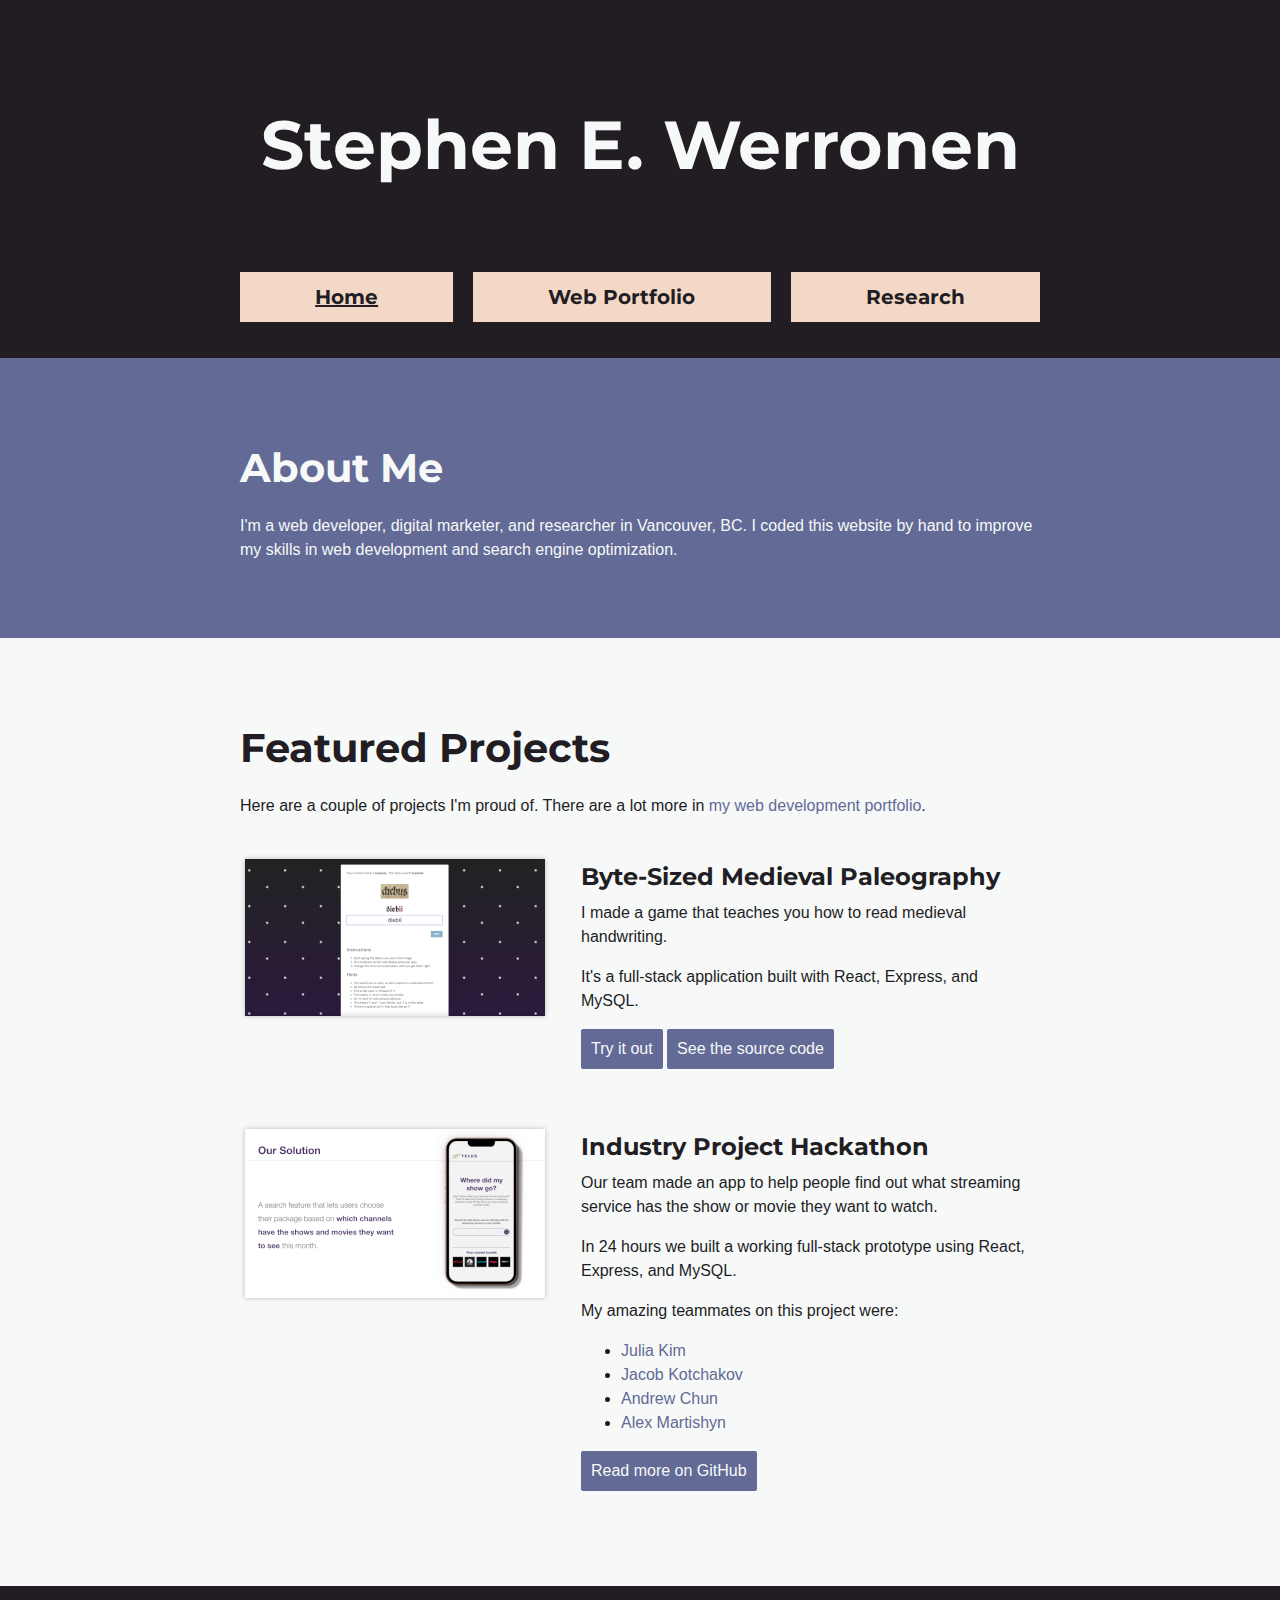
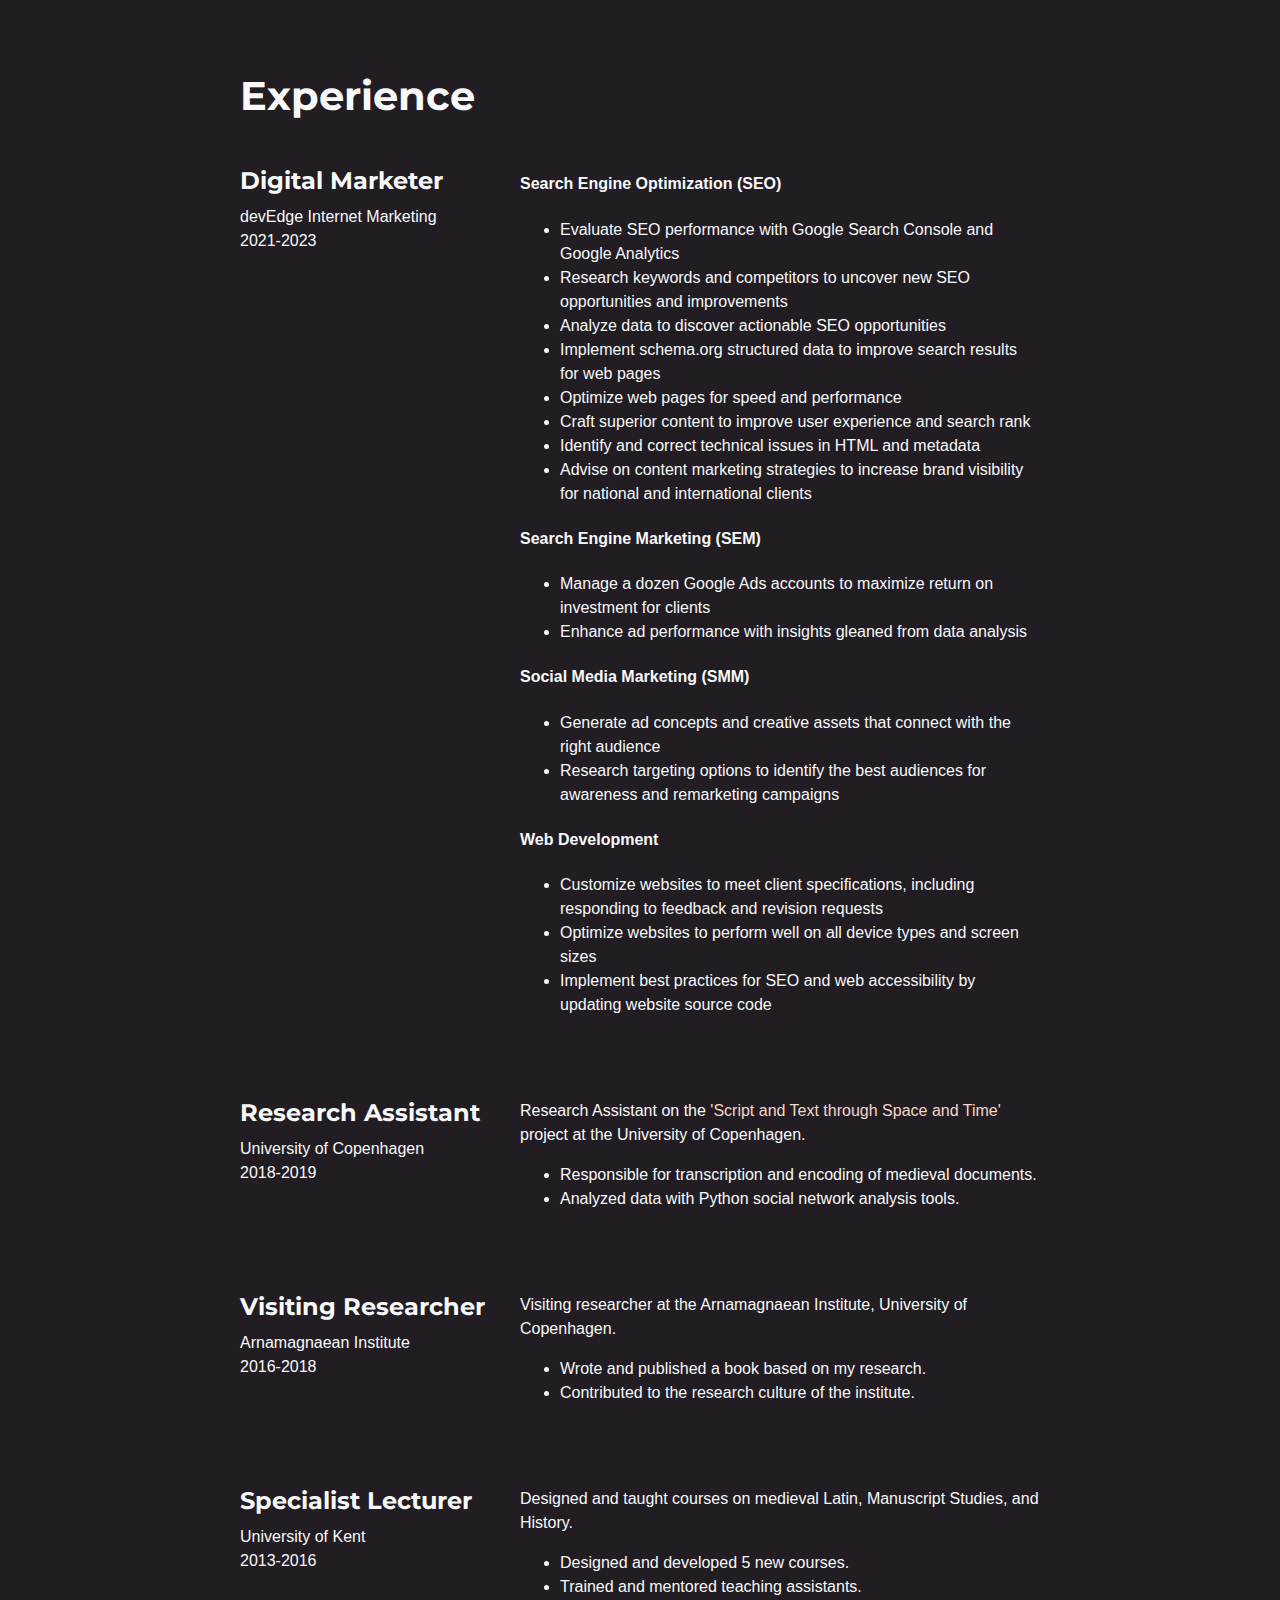
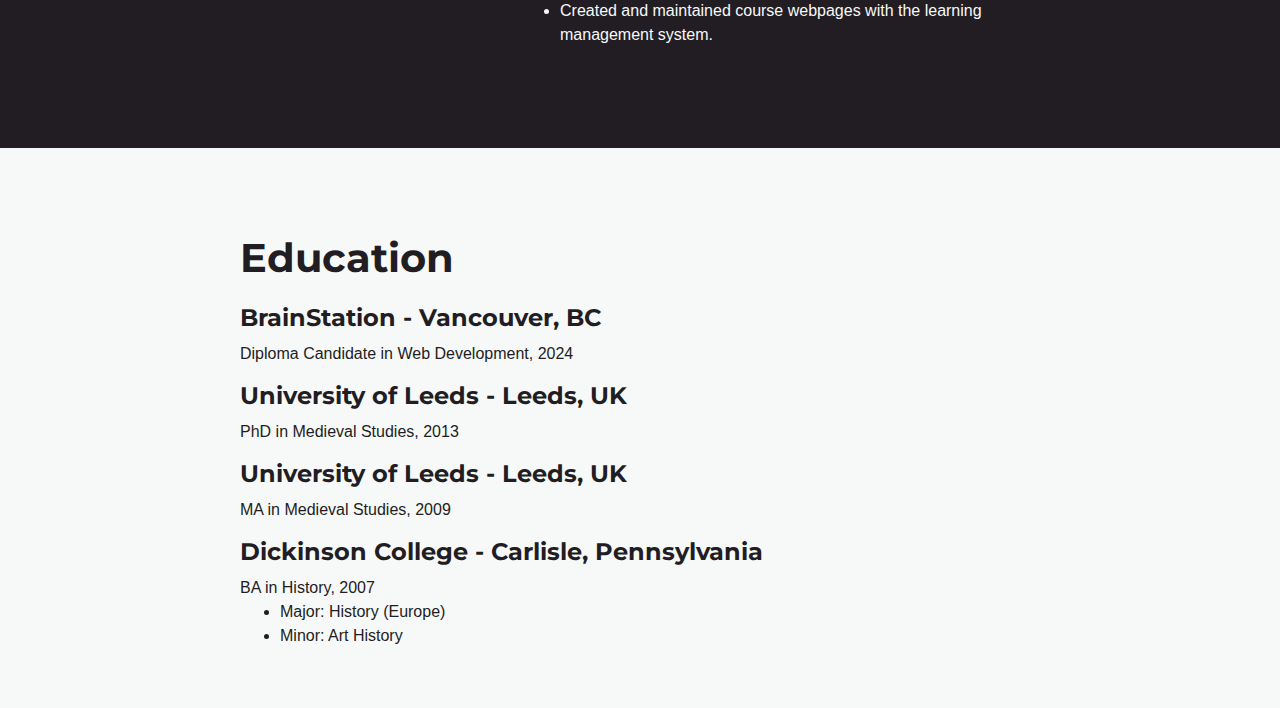
==== index.html @ 318b4084 "Update project section styles" ====
<!DOCTYPE html>
<!-- Stephanus Werronensis me fecit. AD MMXIX-MMXXIV -->
<html lang="en" dir="ltr" prefix="og: https://ogp.me/ns#">
  <head>
    <meta charset="utf-8" />
    <meta name="author" content="Stephen Werronen" />
    <meta
      name="description"
      content="Stephen Werronen is a web developer, digital marketer, and researcher in Vancouver, BC. Learn more about him on his website."
    />
    <meta name="viewport" content="width=device-width,initial-scale=1.0" />
    <title>
      Stephen Werronen | Web Developer, Digital Marketer, Researcher
    </title>
    <link rel="icon" type="image/png" href="images/favicon.png" />
    <meta property="og:title" content="Stephen Werronen's Homepage" />
    <meta property="og:type" content="website" />
    <meta
      property="og:description"
      content="Homepage for my portfolio site. See my featured projects and read more about me."
    />
    <meta property="og:url" content="https://werronense.github.io/" />
    <meta
      name="image"
      property="og:image"
      content="https://werronense.github.io/images/homepage.jpg"
    />
    <link
      href="https://fonts.googleapis.com/css?family=Montserrat&display=swap"
      rel="stylesheet"
    />
    <link rel="stylesheet" href="./styles/main.css" />
    <!-- Google tag (gtag.js) -->
    <script
      async
      src="https://www.googletagmanager.com/gtag/js?id=G-X5N4LJQ796"
    ></script>
    <script>
      window.dataLayer = window.dataLayer || [];
      function gtag() {
        dataLayer.push(arguments);
      }
      gtag("js", new Date());

      gtag("config", "G-X5N4LJQ796");
    </script>
    <script type="application/ld+json">
      {
        "@context": "https://schema.org",
        "@type": "Person",
        "name": "Stephen Werronen",
        "url": "https://werronense.github.io/"
      }
    </script>
  </head>
  <body>
    <header>
      <div class="content-wrap container">
        <h1>Stephen E. Werronen</h1>

        <nav class="nav">
          <ul class="nav__list">
            <li class="nav__list-item">
              <a href="#" class="nav__link nav__link--current">Home</a>
            </li>
            <li class="nav__list-item">
              <a href="./pages/portfolio.html" class="nav__link"
                >Web Portfolio</a
              >
            </li>
            <li class="nav__list-item">
              <a href="./pages/research.html" class="nav__link">Research</a>
            </li>
          </ul>
        </nav>
      </div>
    </header>

    <main>
      <section class="about">
        <div class="content-wrap">
          <h2>About Me</h2>
          <p>
            I'm a web developer, digital marketer, and researcher in Vancouver,
            BC. I coded this website by hand to improve my skills in web
            development and search engine optimization.
          </p>
        </div>
      </section>

      <section class="projects">
        <div class="content-wrap divider">
          <h2>Featured Projects</h2>
          <p>
            Here are a couple of projects I'm proud of. There are a lot more in
            <a href="portfolio.html">my web development portfolio</a>.
          </p>

          <section class="project-item">
            <div class="projects__image-container">
              <img
                class="projects__image"
                src="images/byte-sized-paleography.png"
                alt="A game that teaches you how to read medieval handwriting."
                width="300"
              />
            </div>
            <div class="projects__content-container">
              <h3>Byte-Sized Medieval Paleography</h3>
              <p>
                I made a game that teaches you how to read medieval handwriting.
              </p>
              <p>
                It's a full-stack application built with React, Express, and
                MySQL.
              </p>
              <a
                class="btn"
                href="https://byte-sized-paleography-demo.netlify.app/play"
                target="_blank"
                >Try it out</a
              >
              <a
                class="btn"
                href="https://github.com/werronense/byte-sized-paleography"
                target="_blank"
                >See the source code</a
              >
            </div>
          </section>

          <section class="project-item">
            <div class="projects__image-container">
              <img
                class="projects__image"
                src="images/telus-solution.png"
                alt="Presentation slide showcasing the show and movie finding app."
                width="300"
              />
            </div>
            <div class="projects__content-container">
              <h3>Industry Project Hackathon</h3>
              <p>
                Our team made an app to help people find out what streaming
                service has the show or movie they want to watch.
              </p>
              <p>
                In 24 hours we built a working full-stack prototype using React,
                Express, and MySQL.
              </p>
              <p>My amazing teammates on this project were:</p>
              <ul>
                <li>
                  <a
                    href="https://www.linkedin.com/in/julia-kim-seo-hyeon/"
                    target="_blank"
                    >Julia Kim</a
                  >
                </li>
                <li>
                  <a
                    href="https://www.linkedin.com/in/jacobkochatkov/"
                    target="_blank"
                    >Jacob Kotchakov</a
                  >
                </li>
                <li>
                  <a
                    href="https://www.linkedin.com/in/sungwoo-andrew-chun/"
                    target="_blank"
                    >Andrew Chun</a
                  >
                </li>
                <li>
                  <a
                    href="https://www.linkedin.com/in/martishyn/"
                    target="_blank"
                    >Alex Martishyn</a
                  >
                </li>
              </ul>
              <a
                class="btn"
                href="https://github.com/werronense/telus-project-frontend"
                target="_blank"
                >Read more on GitHub</a
              >
            </div>
          </section>
        </div>
      </section>

      <section class="work-experience">
        <div class="content-wrap item-details divider">
          <h2>Experience</h2>

          <section class="job-item">
            <div class="job-details">
              <h3>Digital Marketer</h3>
              <p>devEdge Internet Marketing</p>
              <p>2021-2023</p>
            </div>
            <div class="job-summary">
              <h4>Search Engine Optimization (SEO)</h4>
              <ul>
                <li>
                  Evaluate SEO performance with Google Search Console and Google
                  Analytics
                </li>
                <li>
                  Research keywords and competitors to uncover new SEO
                  opportunities and improvements
                </li>
                <li>Analyze data to discover actionable SEO opportunities</li>
                <li>
                  Implement schema.org structured data to improve search results
                  for web pages
                </li>
                <li>Optimize web pages for speed and performance</li>
                <li>
                  Craft superior content to improve user experience and search
                  rank
                </li>
                <li>
                  Identify and correct technical issues in HTML and metadata
                </li>
                <li>
                  Advise on content marketing strategies to increase brand
                  visibility for national and international clients
                </li>
              </ul>

              <h4>Search Engine Marketing (SEM)</h4>
              <ul>
                <li>
                  Manage a dozen Google Ads accounts to maximize return on
                  investment for clients
                </li>
                <li>
                  Enhance ad performance with insights gleaned from data
                  analysis
                </li>
              </ul>

              <h4>Social Media Marketing (SMM)</h4>
              <ul>
                <li>
                  Generate ad concepts and creative assets that connect with the
                  right audience
                </li>
                <li>
                  Research targeting options to identify the best audiences for
                  awareness and remarketing campaigns
                </li>
              </ul>

              <h4>Web Development</h4>
              <ul>
                <li>
                  Customize websites to meet client specifications, including
                  responding to feedback and revision requests
                </li>
                <li>
                  Optimize websites to perform well on all device types and
                  screen sizes
                </li>
                <li>
                  Implement best practices for SEO and web accessibility by
                  updating website source code
                </li>
              </ul>
            </div>
          </section>

          <section class="job-item">
            <div class="job-details">
              <h3>Research Assistant</h3>
              <p>University of Copenhagen</p>
              <p>2018-2019</p>
            </div>
            <div class="job-summary">
              <p>
                Research Assistant on the
                <a
                  href="https://nors.ku.dk/english/research/projects/script-and-text-in-space-and-time/"
                  >'Script and Text through Space and Time'</a
                >
                project at the University of Copenhagen.
              </p>
              <ul>
                <li>
                  Responsible for transcription and encoding of medieval
                  documents.
                </li>
                <li>
                  Analyzed data with Python social network analysis tools.
                </li>
              </ul>
            </div>
          </section>

          <section class="job-item">
            <div class="job-details">
              <h3>Visiting Researcher</h3>
              <p>Arnamagnaean Institute</p>
              <p>2016-2018</p>
            </div>
            <div class="job-summary">
              <p>
                Visiting researcher at the Arnamagnaean Institute, University of
                Copenhagen.
              </p>
              <ul>
                <li>Wrote and published a book based on my research.</li>
                <li>Contributed to the research culture of the institute.</li>
              </ul>
            </div>
          </section>

          <section class="job-item">
            <div class="job-details">
              <h3>Specialist Lecturer</h3>
              <p>University of Kent</p>
              <p>2013-2016</p>
            </div>
            <div class="job-summary">
              <p>
                Designed and taught courses on medieval Latin, Manuscript
                Studies, and History.
              </p>
              <ul>
                <li>Designed and developed 5 new courses.</li>
                <li>Trained and mentored teaching assistants.</li>
                <li>
                  Created and maintained course webpages with the learning
                  management system.
                </li>
              </ul>
            </div>
          </section>
        </div>
      </section>

      <section class="education">
        <div class="content-wrap item-details">
          <h2 class="education__heading">Education</h2>

          <article class="education__details">
            <h3 class="education__subheading">BrainStation - Vancouver, BC</h3>
            <p class="education__degree">
              Diploma Candidate in Web Development, 2024
            </p>
          </article>

          <article class="education__details">
            <h3 class="education__subheading">
              University of Leeds - Leeds, UK
            </h3>
            <p class="education__degree">PhD in Medieval Studies, 2013</p>
          </article>

          <article class="education__details">
            <h3 class="education__subheading">
              University of Leeds - Leeds, UK
            </h3>
            <p class="education__degree">MA in Medieval Studies, 2009</p>
          </article>

          <article class="education__details">
            <h3 class="education__subheading">
              Dickinson College - Carlisle, Pennsylvania
            </h3>
            <p class="education__degree">BA in History, 2007</p>
            <ul class="education__subject-list">
              <li class="education__subject">Major: History (Europe)</li>
              <li class="education__subject">Minor: Art History</li>
            </ul>
          </article>
        </div>
      </section>
    </main>
  </body>
</html>
---- styles/main.css ----
.nav__list {
  align-items: normal;
  display: flex;
  flex-direction: row;
  justify-content: flex-start;
  list-style: none;
  padding: 50px 0 0 0;
}
.nav__list-item {
  flex: 1 1 auto;
  font-size: 20px;
  padding: 10px 0;
}
.nav__list-item + * {
  margin-left: 20px;
}
.nav__link {
  background-color: #f3d8c7;
  color: #221d23;
  display: inline-block;
  font-weight: bold;
  padding: 10px 0;
  width: 100%;
}
.nav__link--current {
  text-decoration: underline;
}
.nav__link:hover {
  opacity: 0.85;
  text-decoration: none;
}

/* Global styles */
html {
  box-sizing: border-box;
}

*,
*:before,
*:after {
  box-sizing: inherit;
}

body {
  background-color: #f7f9f9;
  color: #221d23;
  font-family: sans-serif;
  font-size: 1em;
  line-height: 1.5;
  margin: 0;
  padding: 0;
}

h1 {
  color: #f7f9f9;
  font-size: 4.25em;
  margin: 0 auto;
}

h2 {
  font-size: 2.5em;
}

h3 {
  font-size: 1.5em;
  padding-bottom: 0.25em;
}

h1,
h2,
h3 {
  margin: 0;
  padding-top: 0.5em;
}

h1,
h2,
h3,
nav a {
  font-family: "Montserrat", sans-serif;
}

a {
  color: #626a95;
  text-decoration: none;
}

a:hover {
  text-decoration: underline;
}

a p {
  margin-bottom: 0.25em;
}

figure {
  margin: 0;
}

figure figcaption {
  font-style: italic;
  text-align: center;
}

iframe {
  background: #222;
}

.content-wrap {
  margin: 0 auto;
  max-width: 800px;
  padding: 60px 0;
  width: 85%;
}

.divider > section {
  padding-top: 25px;
  padding-bottom: 25px;
}

.divider > section:last-of-type {
  border-bottom: none;
}

/* Header */
header {
  background-color: #221d23;
  color: #f7f9f9;
  text-align: center;
}

header .content-wrap {
  padding-bottom: 10px;
}

/* About */
.about {
  background: #626a95;
  color: #f7f9f9;
}

/* Featured projects */
.projects__image {
  box-shadow: 0 0 5px #bbb;
  max-width: 100%;
}
@media (min-width: 1280px) {
  .projects__image {
    min-width: 300px;
  }
}

.projects .btn {
  background-color: #626a95;
  border-radius: 2px;
  color: #f7f9f9;
  display: inline-block;
  margin-bottom: 10px;
  padding: 8px 10px;
  text-decoration: none;
}

.projects .btn:hover {
  opacity: 0.85;
}

@media (min-width: 1280px) {
  .project-item {
    align-items: normal;
    display: flex;
    flex-direction: row;
    justify-content: normal;
    gap: 36px;
    padding-left: 5px;
    padding-right: 5px;
  }
}

.project-item h3 {
  padding-top: 0;
}

.project-item p {
  margin-top: 0;
}

/* Work experience */
.work-experience {
  background-color: #221d23;
  color: #f7f9f9;
}

.work-experience a {
  color: #f3d8c7;
}

.job-details p {
  margin: 0;
}

/* Education */
.education p,
.education ul {
  margin: 0;
}

.education section {
  padding-bottom: 20px;
}

/* Publications List */
.books,
.articles {
  list-style: none;
  margin-top: 20px;
}

.articles p {
  margin-bottom: 15px;
}

/* Examples */
.title .content-wrap {
  padding-bottom: 0;
}

.examples .content-wrap {
  display: grid;
  -moz-column-gap: 20px;
       column-gap: 20px;
  grid-template-columns: repeat(auto-fit, minmax(300px, 1fr));
  padding: 20px 0;
  row-gap: 40px;
}

/* .examples h2 {
  grid-column: 1 / -1;
  grid-row: 1;
} */
.examples h3 {
  margin: 0;
  padding: 0 0 5px 0;
}

.examples .content-wrap {
  padding: 20px 0 10px 0;
}

.examples .example {
  max-width: 390px;
}

.example img {
  width: 100%;
}

/* Media Queries */
@media screen and (min-width: 750px) {
  .job-item {
    -moz-column-gap: 20px;
         column-gap: 20px;
    display: grid;
    grid-template-columns: 1fr 2fr;
  }
  .project-feature {
    display: flex;
    gap: 20px;
  }
}
@media screen and (max-width: 750px) {
  .projects .btn {
    text-align: center;
    width: 100%;
  }
}
@media screen and (max-width: 775px) {
  /* Global */
  h1 {
    font-size: 3.25em;
  }
  h2 {
    font-size: 2em;
  }
  .content-wrap {
    padding: 20px 0;
  }
  /* Header */
  header .content-wrap {
    padding: 20px 0 0 0;
    width: 100%;
  }
  nav ul {
    flex-direction: column;
    padding: 20px 0 1px 0;
  }
  nav li,
  nav li + li {
    margin: 1px 0;
    padding: 0;
  }
}
html {
  visibility: visible;
  opacity: 1;
}/*# sourceMappingURL=main.css.map */
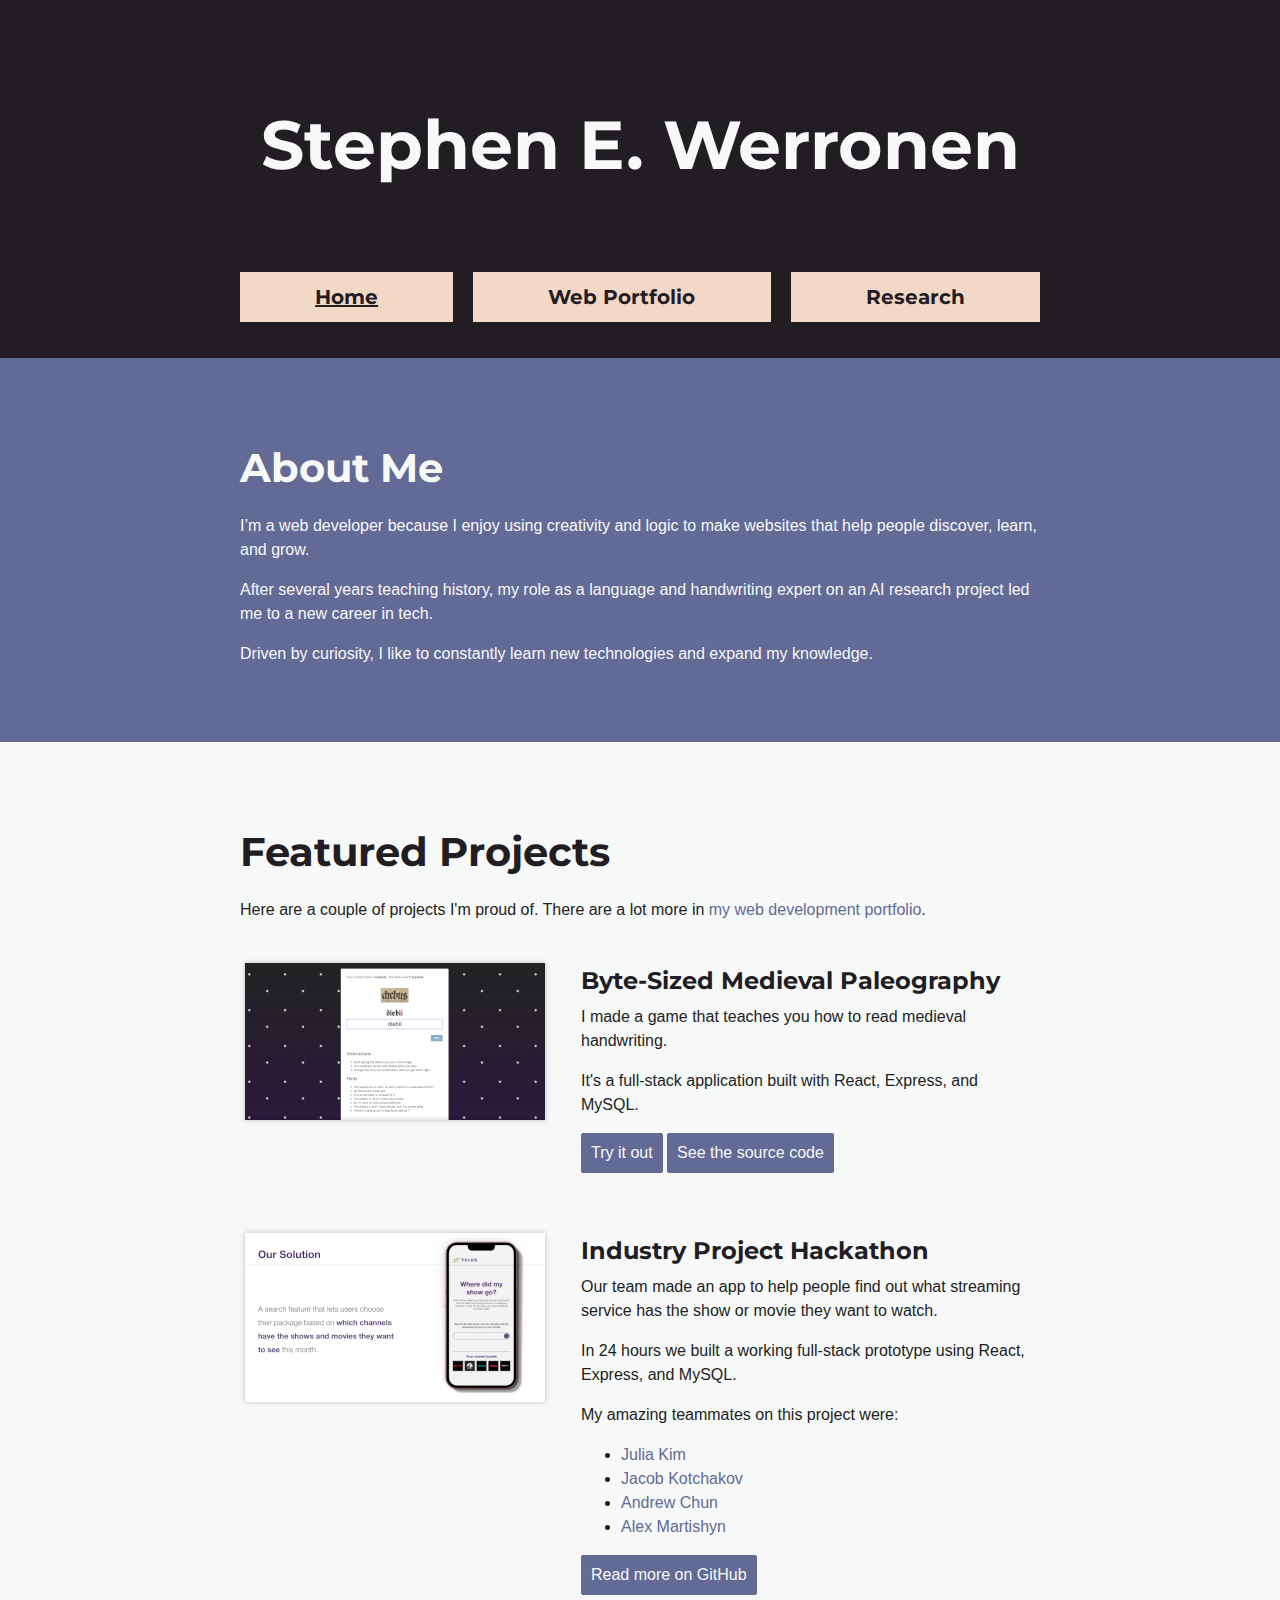
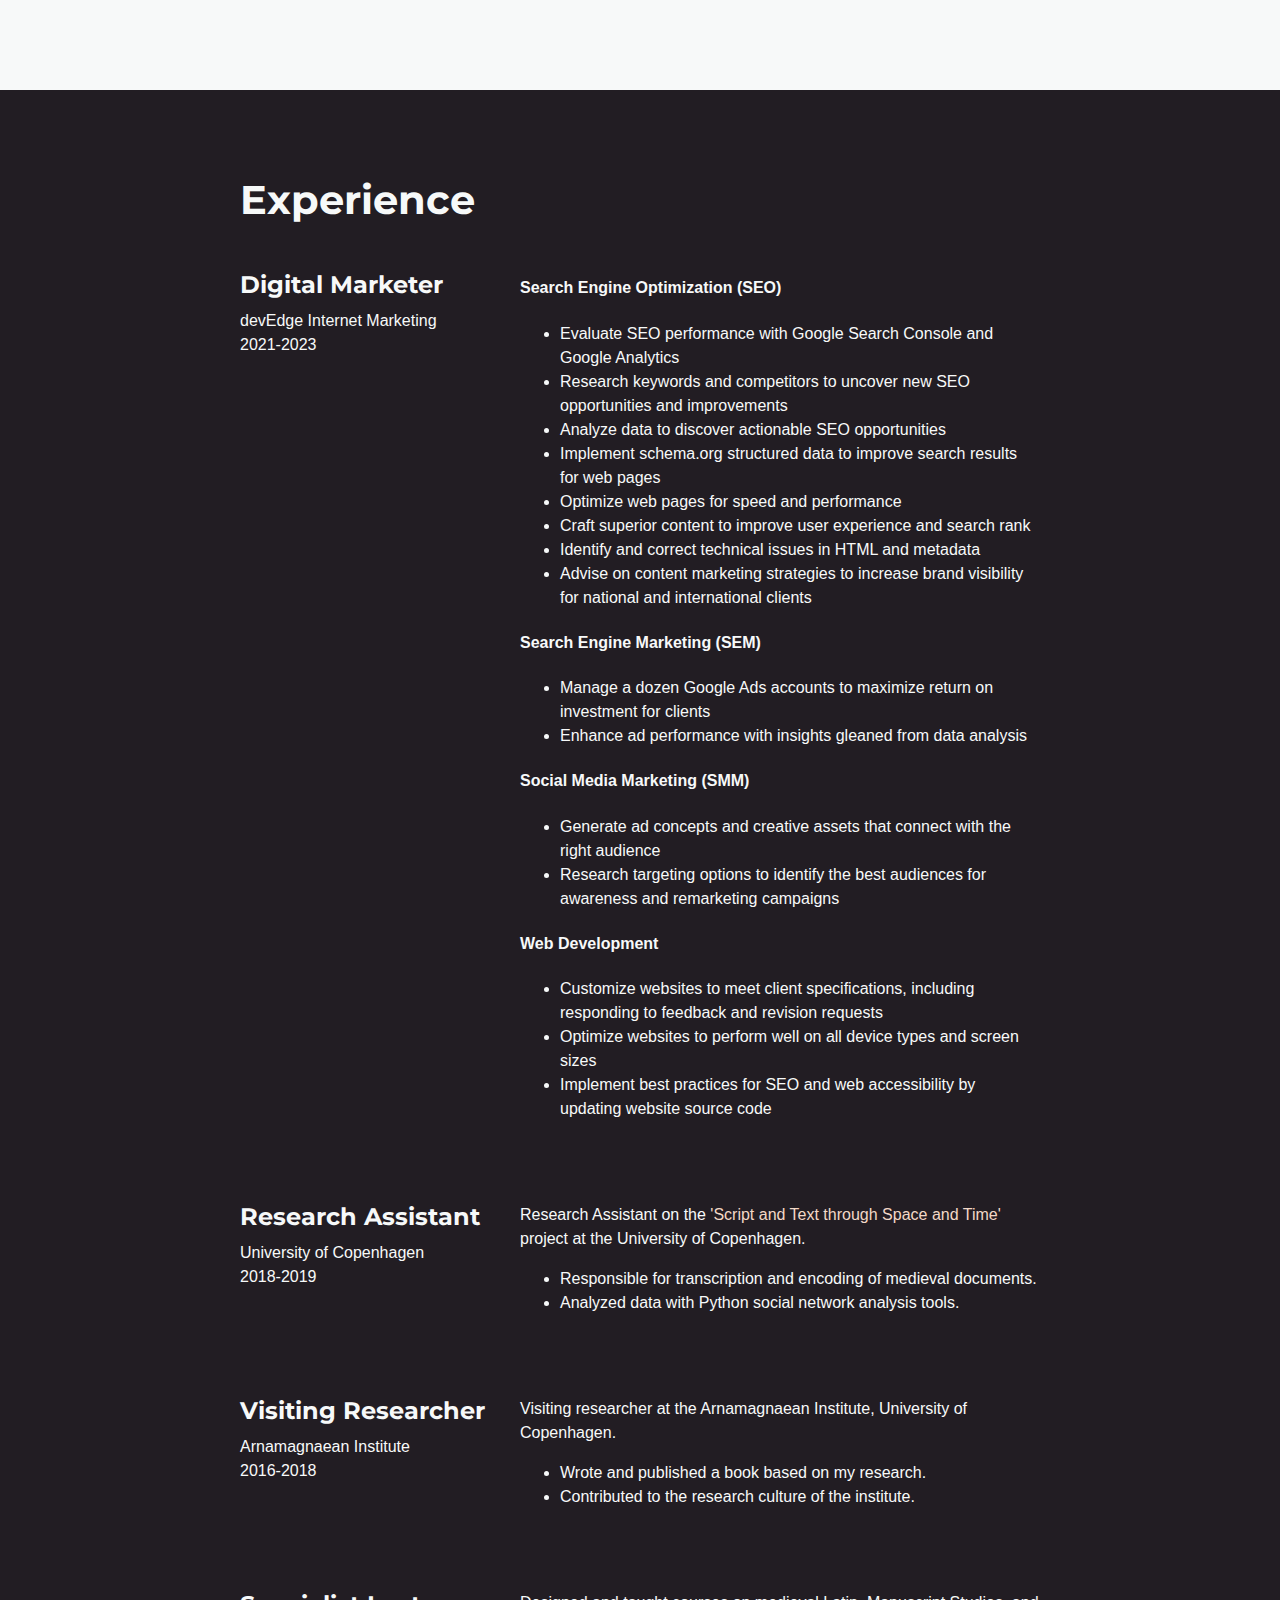
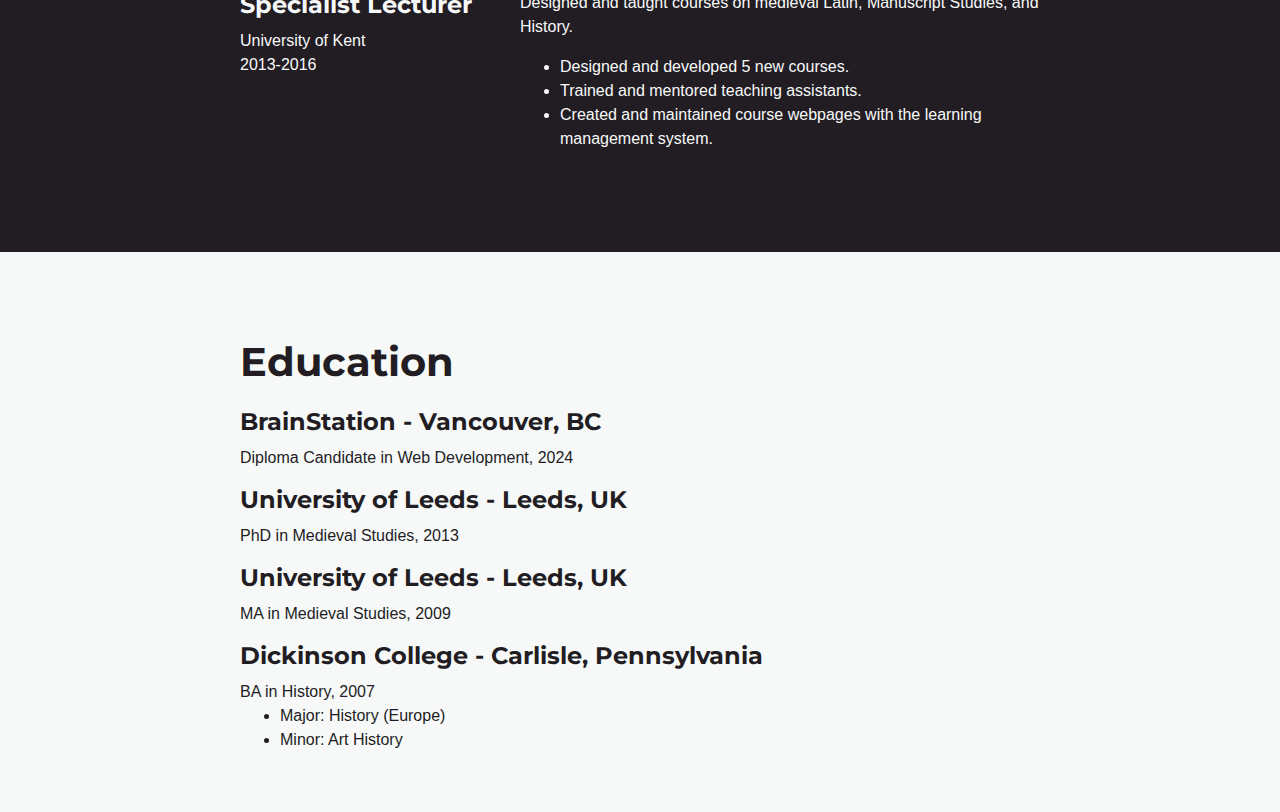
==== commit af6b63e9: "Update about section" ====
--- a/index.html
+++ b/index.html
@@ -9,9 +9,7 @@
       content="Stephen Werronen is a web developer, digital marketer, and researcher in Vancouver, BC. Learn more about him on his website."
     />
     <meta name="viewport" content="width=device-width,initial-scale=1.0" />
-    <title>
-      Stephen Werronen | Web Developer, Digital Marketer, Researcher
-    </title>
+    <title>Stephen Werronen | Web Developer</title>
     <link rel="icon" type="image/png" href="images/favicon.png" />
     <meta property="og:title" content="Stephen Werronen's Homepage" />
     <meta property="og:type" content="website" />
@@ -81,9 +79,17 @@
         <div class="content-wrap">
           <h2>About Me</h2>
           <p>
-            I'm a web developer, digital marketer, and researcher in Vancouver,
-            BC. I coded this website by hand to improve my skills in web
-            development and search engine optimization.
+            I’m a web developer because I enjoy using creativity and logic to
+            make websites that help people discover, learn, and grow.
+          </p>
+          <p>
+            After several years teaching history, my role as a language and
+            handwriting expert on an AI research project led me to a new career
+            in tech.
+          </p>
+          <p>
+            Driven by curiosity, I like to constantly learn new technologies and
+            expand my knowledge.
           </p>
         </div>
       </section>
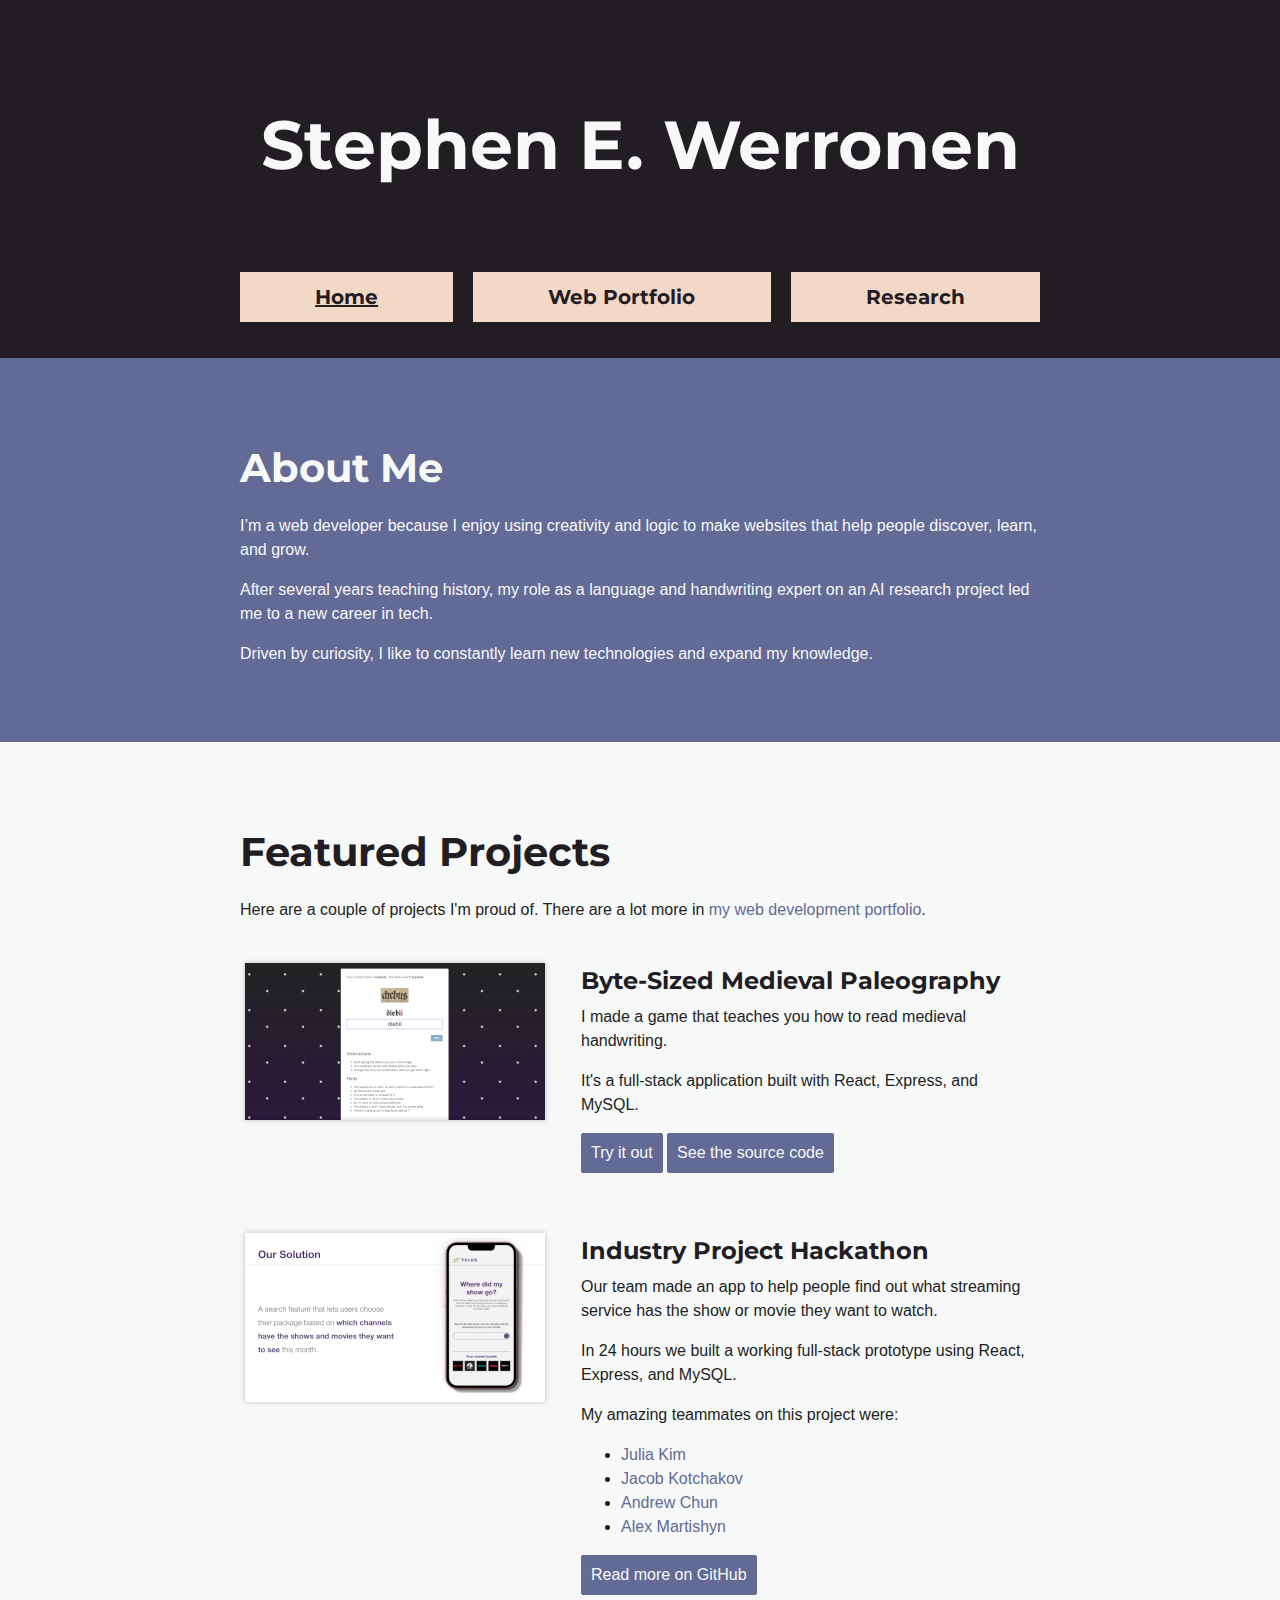
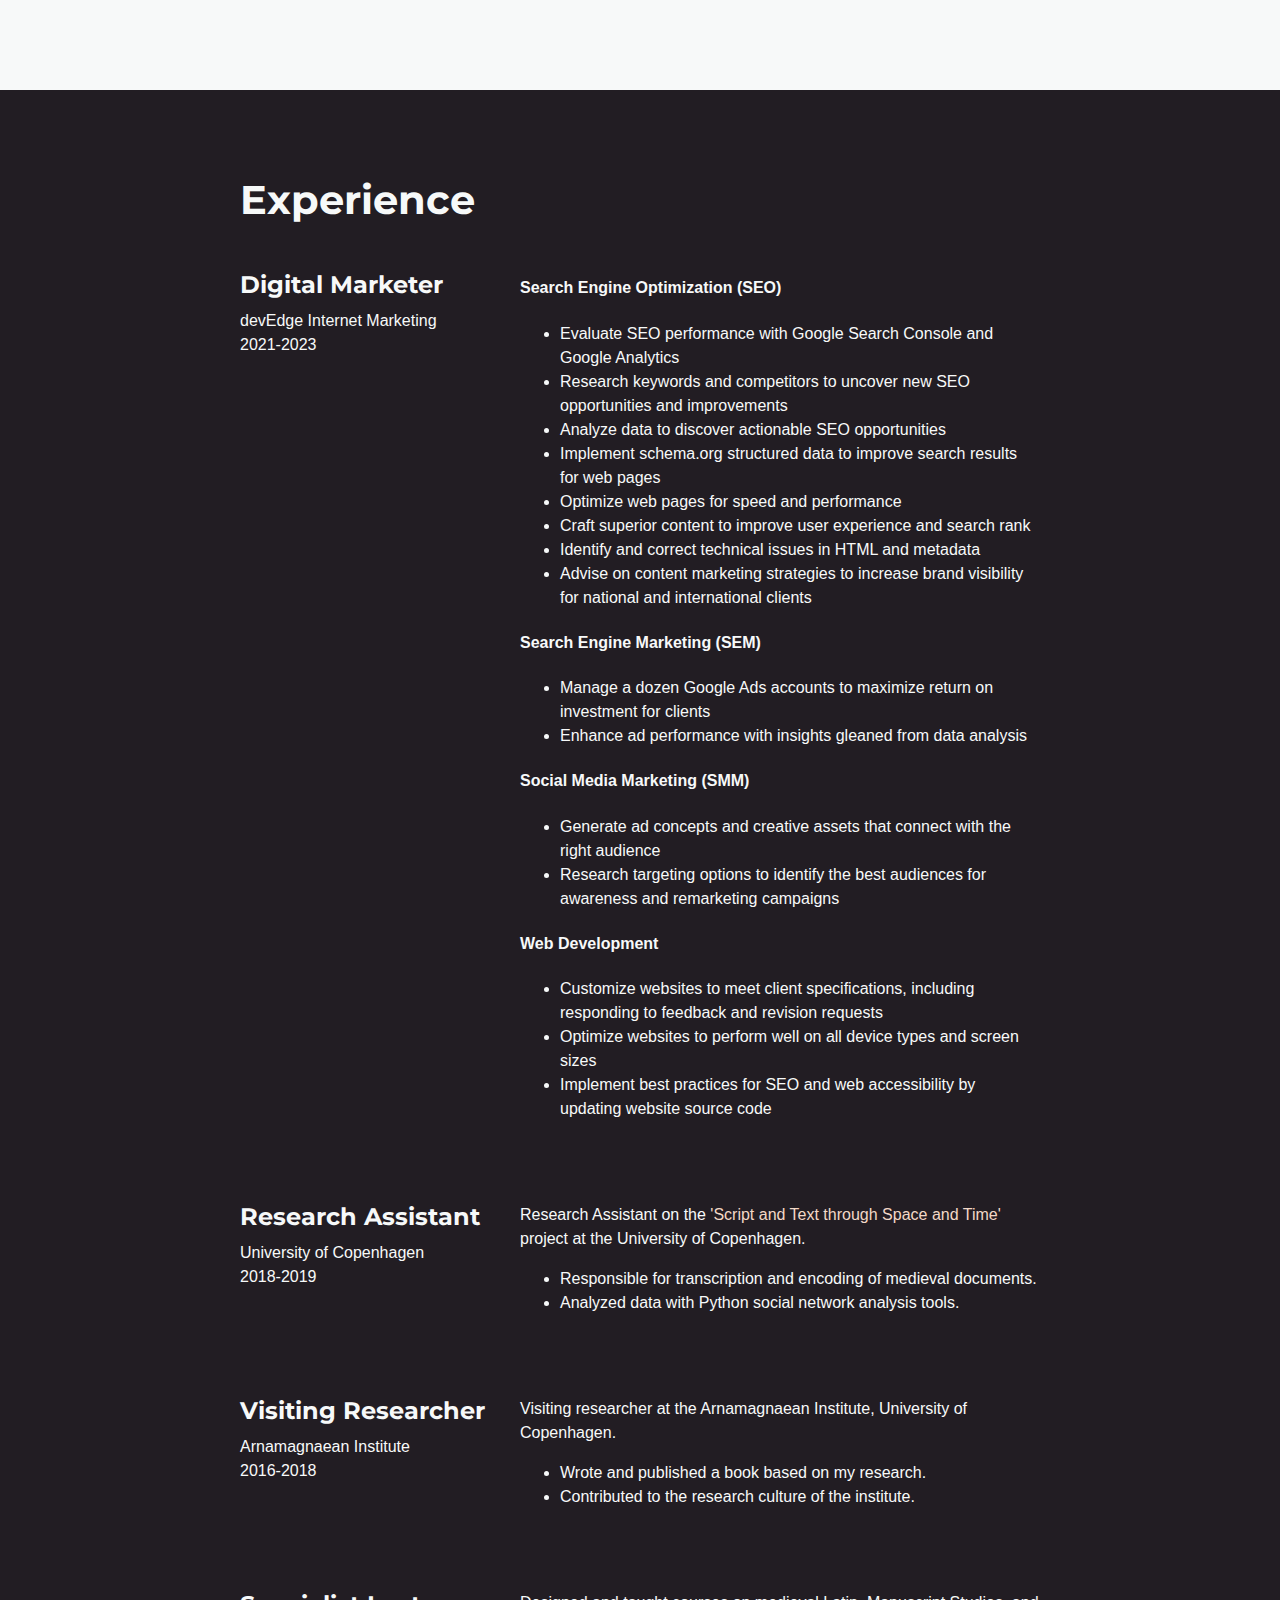
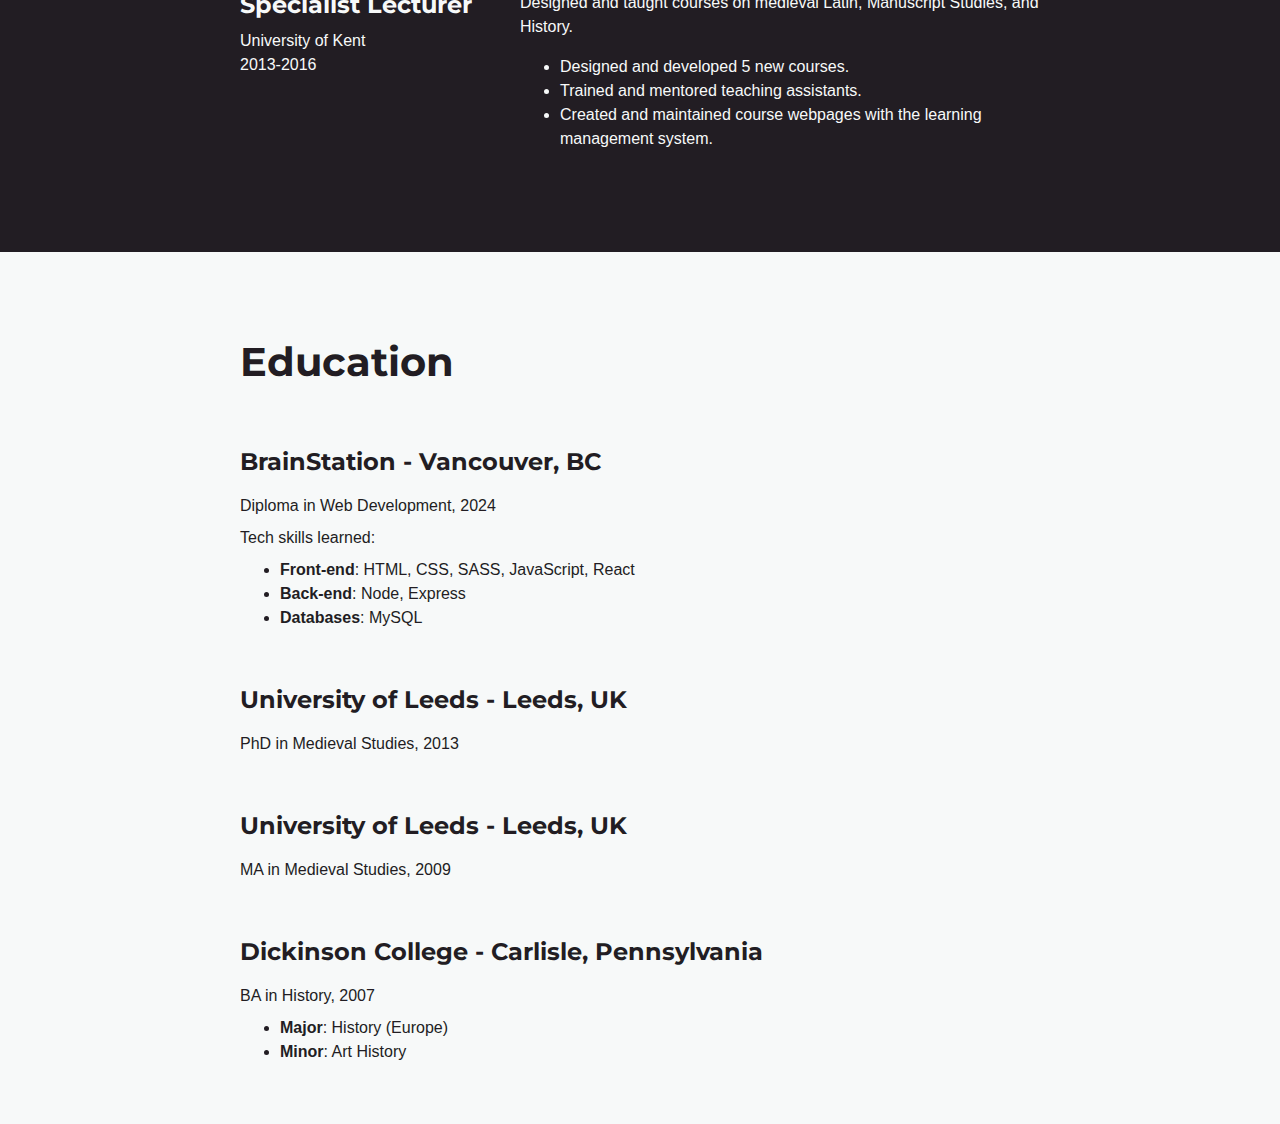
==== commit 5e1dd03d: "Update education section" ====
--- a/index.html
+++ b/index.html
@@ -354,8 +354,14 @@
           <article class="education__details">
             <h3 class="education__subheading">BrainStation - Vancouver, BC</h3>
             <p class="education__degree">
-              Diploma Candidate in Web Development, 2024
+              Diploma in Web Development, 2024
             </p>
+            <p>Tech skills learned:</p>
+            <ul>
+              <li><span class="bold">Front-end</span>: HTML, CSS, SASS, JavaScript, React</li>
+              <li><span class="bold">Back-end</span>: Node, Express</li>
+              <li><span class="bold">Databases</span>: MySQL</li>
+            </ul>
           </article>
 
           <article class="education__details">
@@ -378,8 +384,8 @@
             </h3>
             <p class="education__degree">BA in History, 2007</p>
             <ul class="education__subject-list">
-              <li class="education__subject">Major: History (Europe)</li>
-              <li class="education__subject">Minor: Art History</li>
+              <li class="education__subject"><span class="bold">Major</span>: History (Europe)</li>
+              <li class="education__subject"><span class="bold">Minor</span>: Art History</li>
             </ul>
           </article>
         </div>
--- a/styles/main.css
+++ b/styles/main.css
@@ -1,3 +1,7 @@
+.bold {
+  font-weight: 700;
+}
+
 .nav__list {
   align-items: normal;
   display: flex;
@@ -199,7 +203,14 @@
 }
 
 /* Education */
-.education p,
+.education__details {
+  margin-top: 2.5rem;
+}
+
+.education p {
+  margin: 0.5rem 0;
+}
+
 .education ul {
   margin: 0;
 }
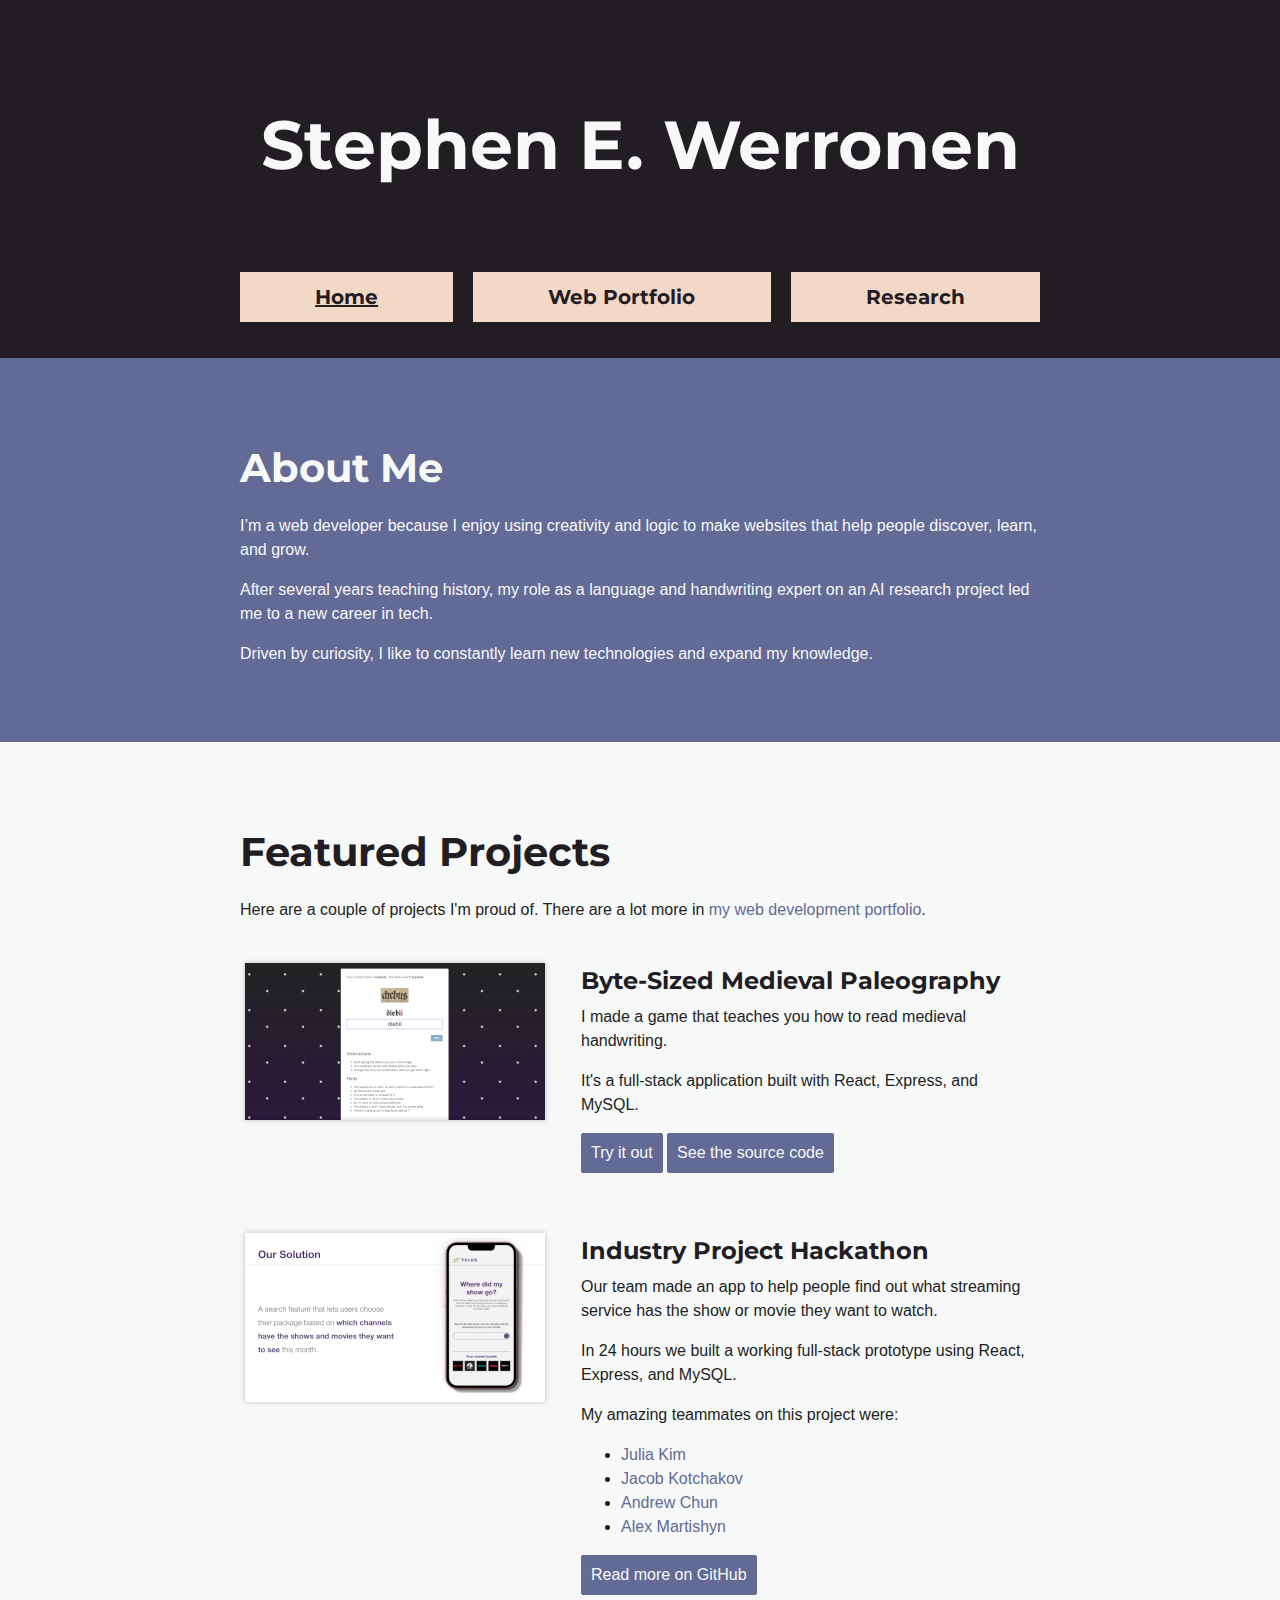
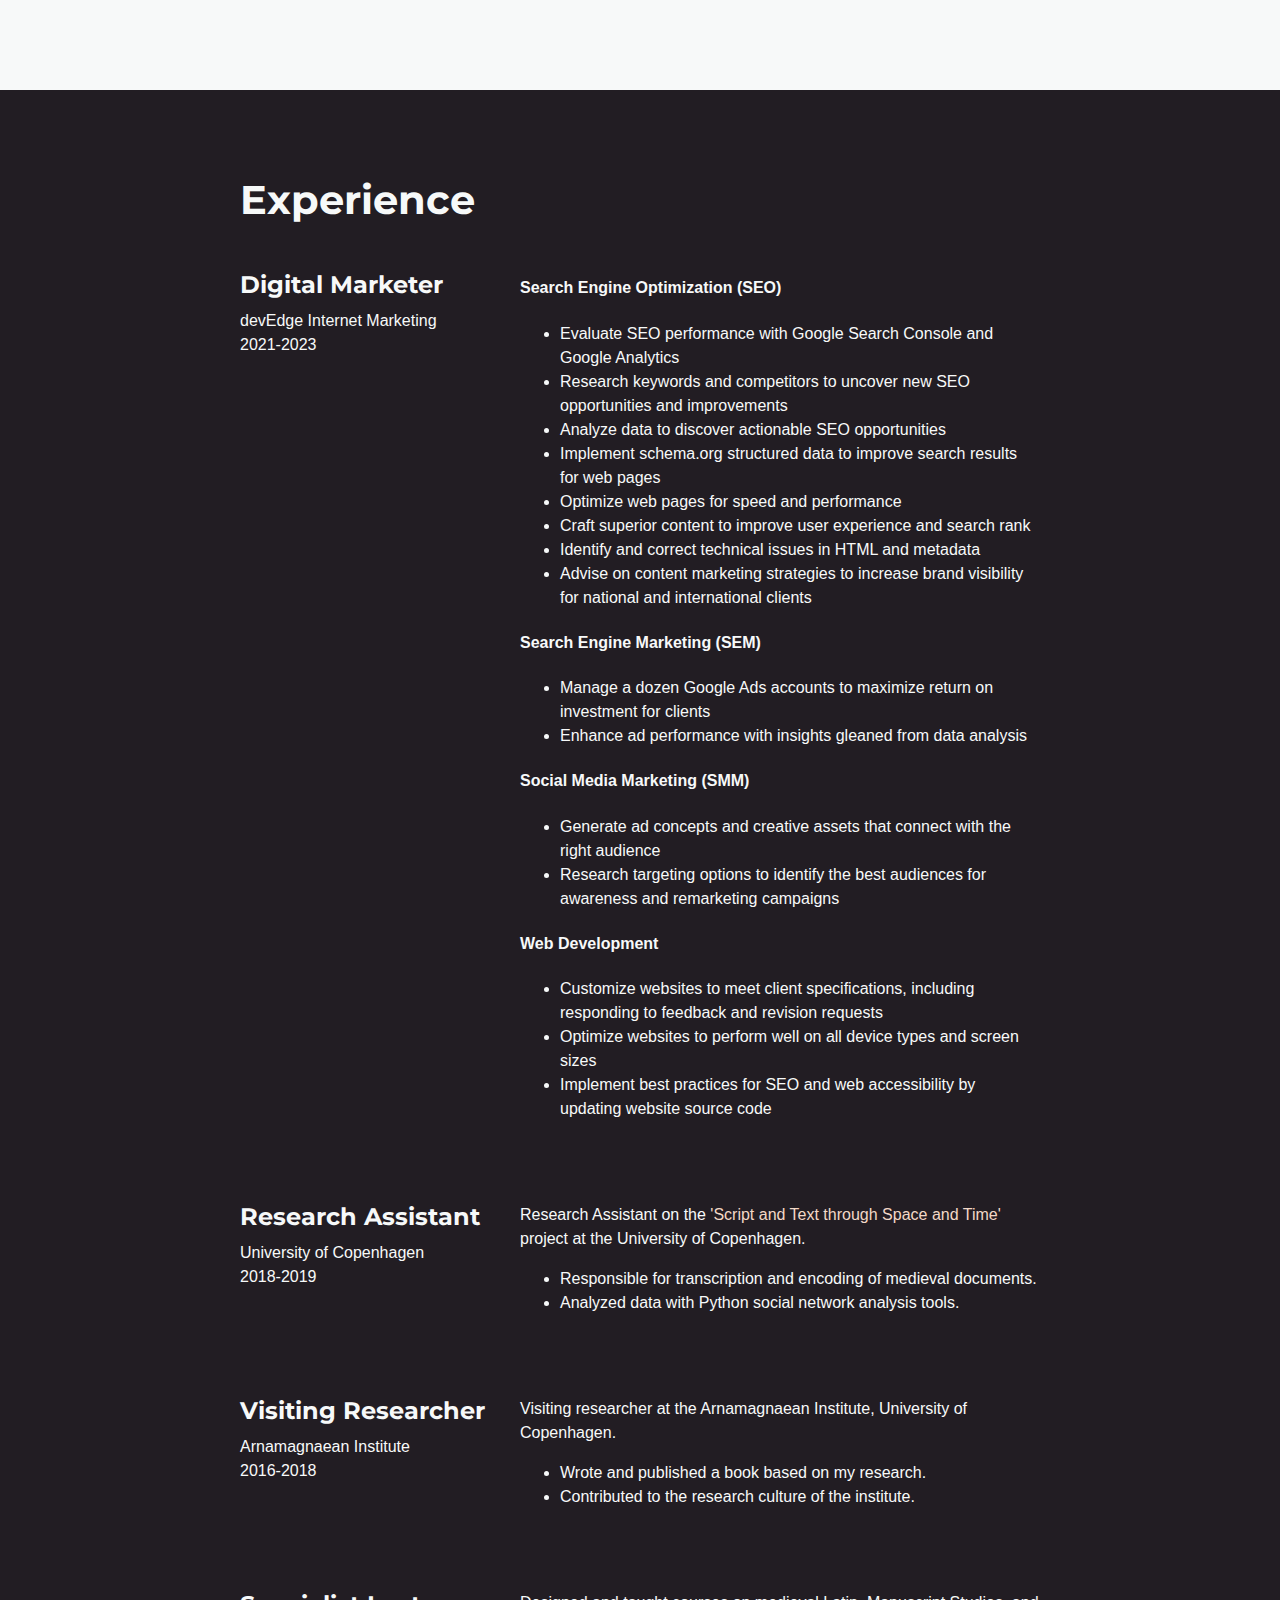
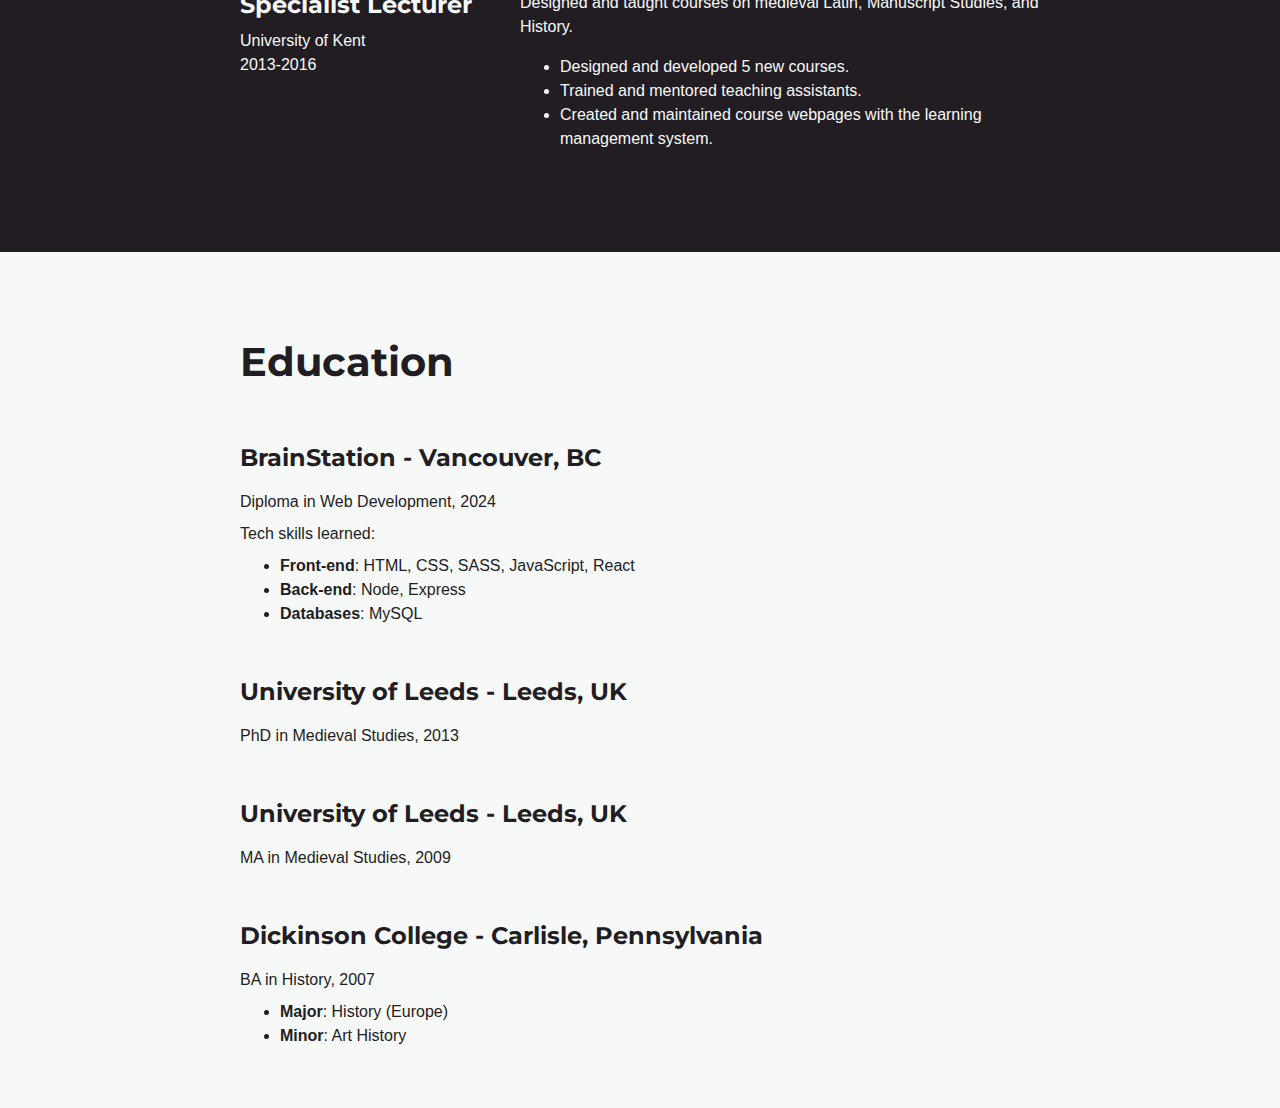
==== commit 78703c74: "Refactor education styles" ====
--- a/index.html
+++ b/index.html
@@ -353,11 +353,11 @@
 
           <article class="education__details">
             <h3 class="education__subheading">BrainStation - Vancouver, BC</h3>
-            <p class="education__degree">
+            <p class="education__text">
               Diploma in Web Development, 2024
             </p>
-            <p>Tech skills learned:</p>
-            <ul>
+            <p class="education__text">Tech skills learned:</p>
+            <ul class="education__subject-list">
               <li><span class="bold">Front-end</span>: HTML, CSS, SASS, JavaScript, React</li>
               <li><span class="bold">Back-end</span>: Node, Express</li>
               <li><span class="bold">Databases</span>: MySQL</li>
@@ -368,21 +368,21 @@
             <h3 class="education__subheading">
               University of Leeds - Leeds, UK
             </h3>
-            <p class="education__degree">PhD in Medieval Studies, 2013</p>
+            <p class="education__text">PhD in Medieval Studies, 2013</p>
           </article>
 
           <article class="education__details">
             <h3 class="education__subheading">
               University of Leeds - Leeds, UK
             </h3>
-            <p class="education__degree">MA in Medieval Studies, 2009</p>
+            <p class="education__text">MA in Medieval Studies, 2009</p>
           </article>
 
           <article class="education__details">
             <h3 class="education__subheading">
               Dickinson College - Carlisle, Pennsylvania
             </h3>
-            <p class="education__degree">BA in History, 2007</p>
+            <p class="education__text">BA in History, 2007</p>
             <ul class="education__subject-list">
               <li class="education__subject"><span class="bold">Major</span>: History (Europe)</li>
               <li class="education__subject"><span class="bold">Minor</span>: Art History</li>
--- a/styles/main.css
+++ b/styles/main.css
@@ -204,19 +204,13 @@
 
 /* Education */
 .education__details {
-  margin-top: 2.5rem;
-}
-
-.education p {
+  margin-top: 2.25rem;
+}
+.education__text {
   margin: 0.5rem 0;
 }
-
-.education ul {
-  margin: 0;
-}
-
-.education section {
-  padding-bottom: 20px;
+.education__subject-list {
+  margin: 0;
 }
 
 /* Publications List */
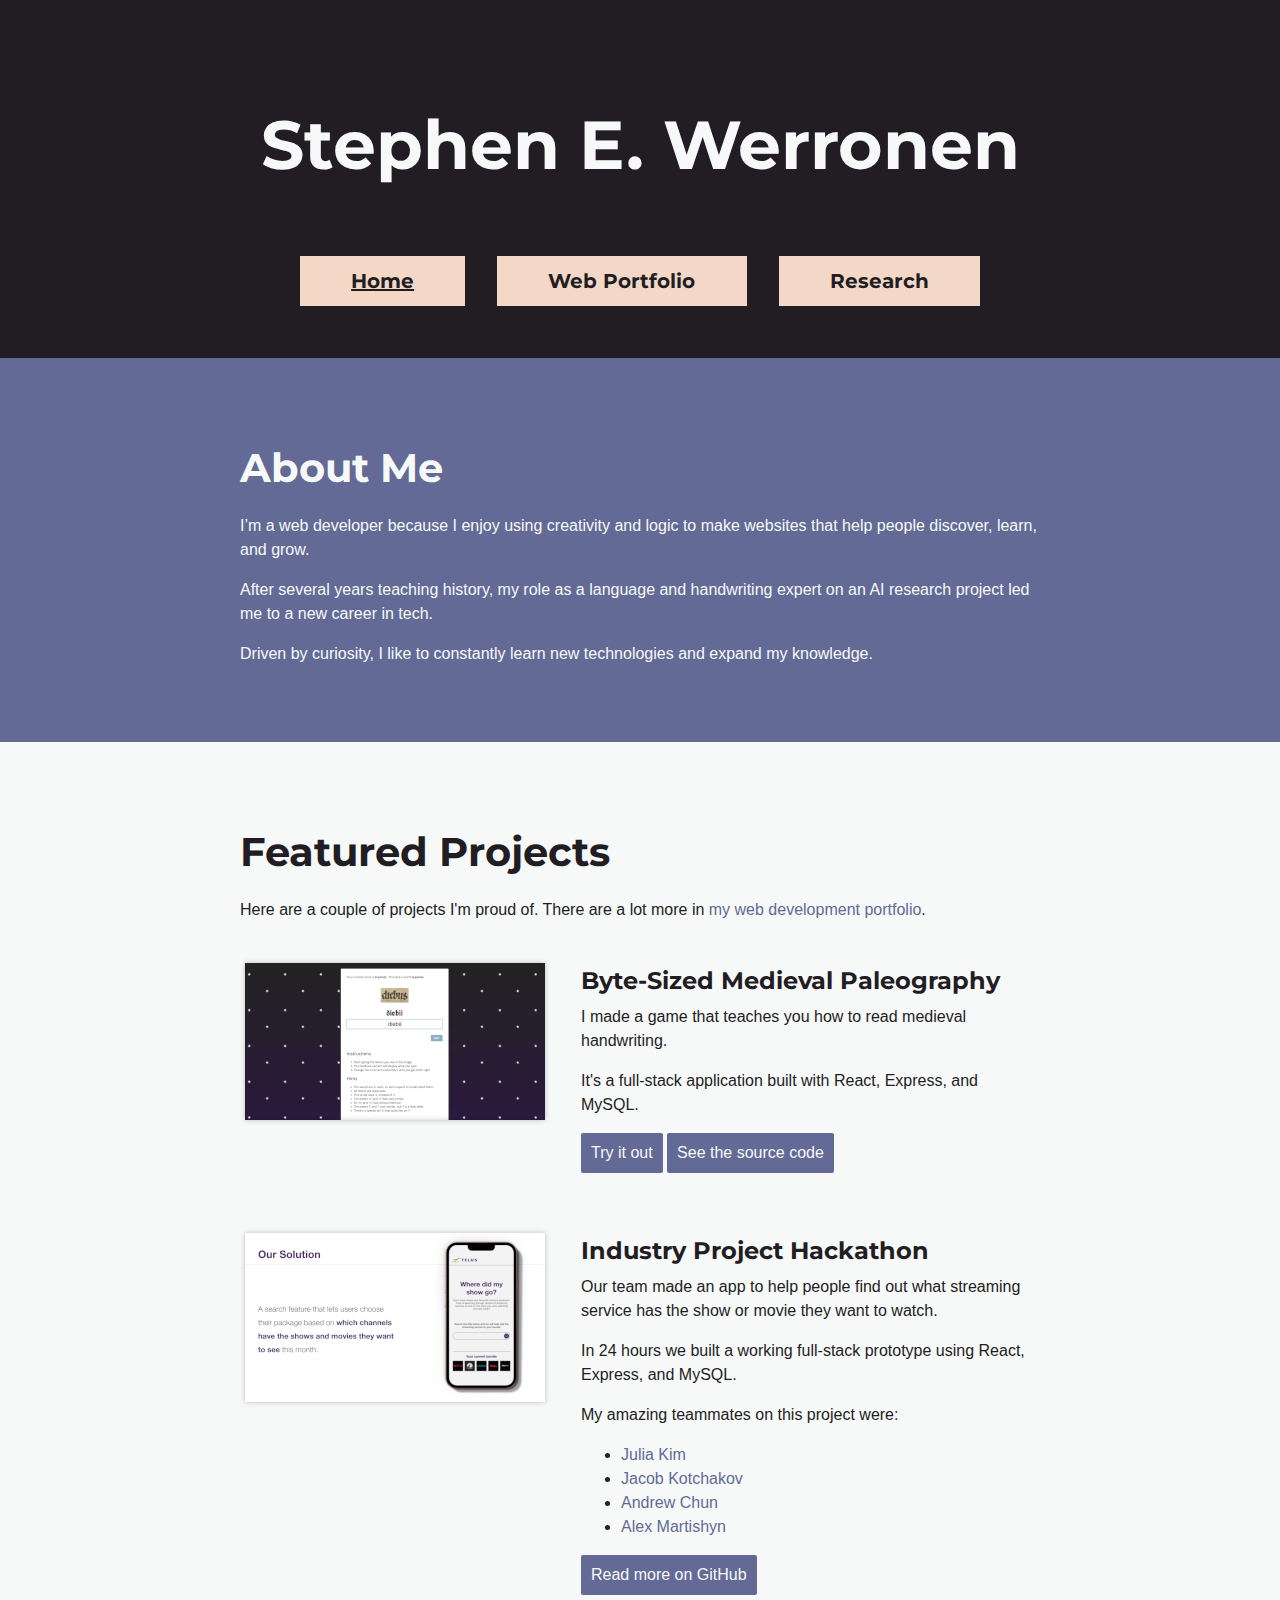
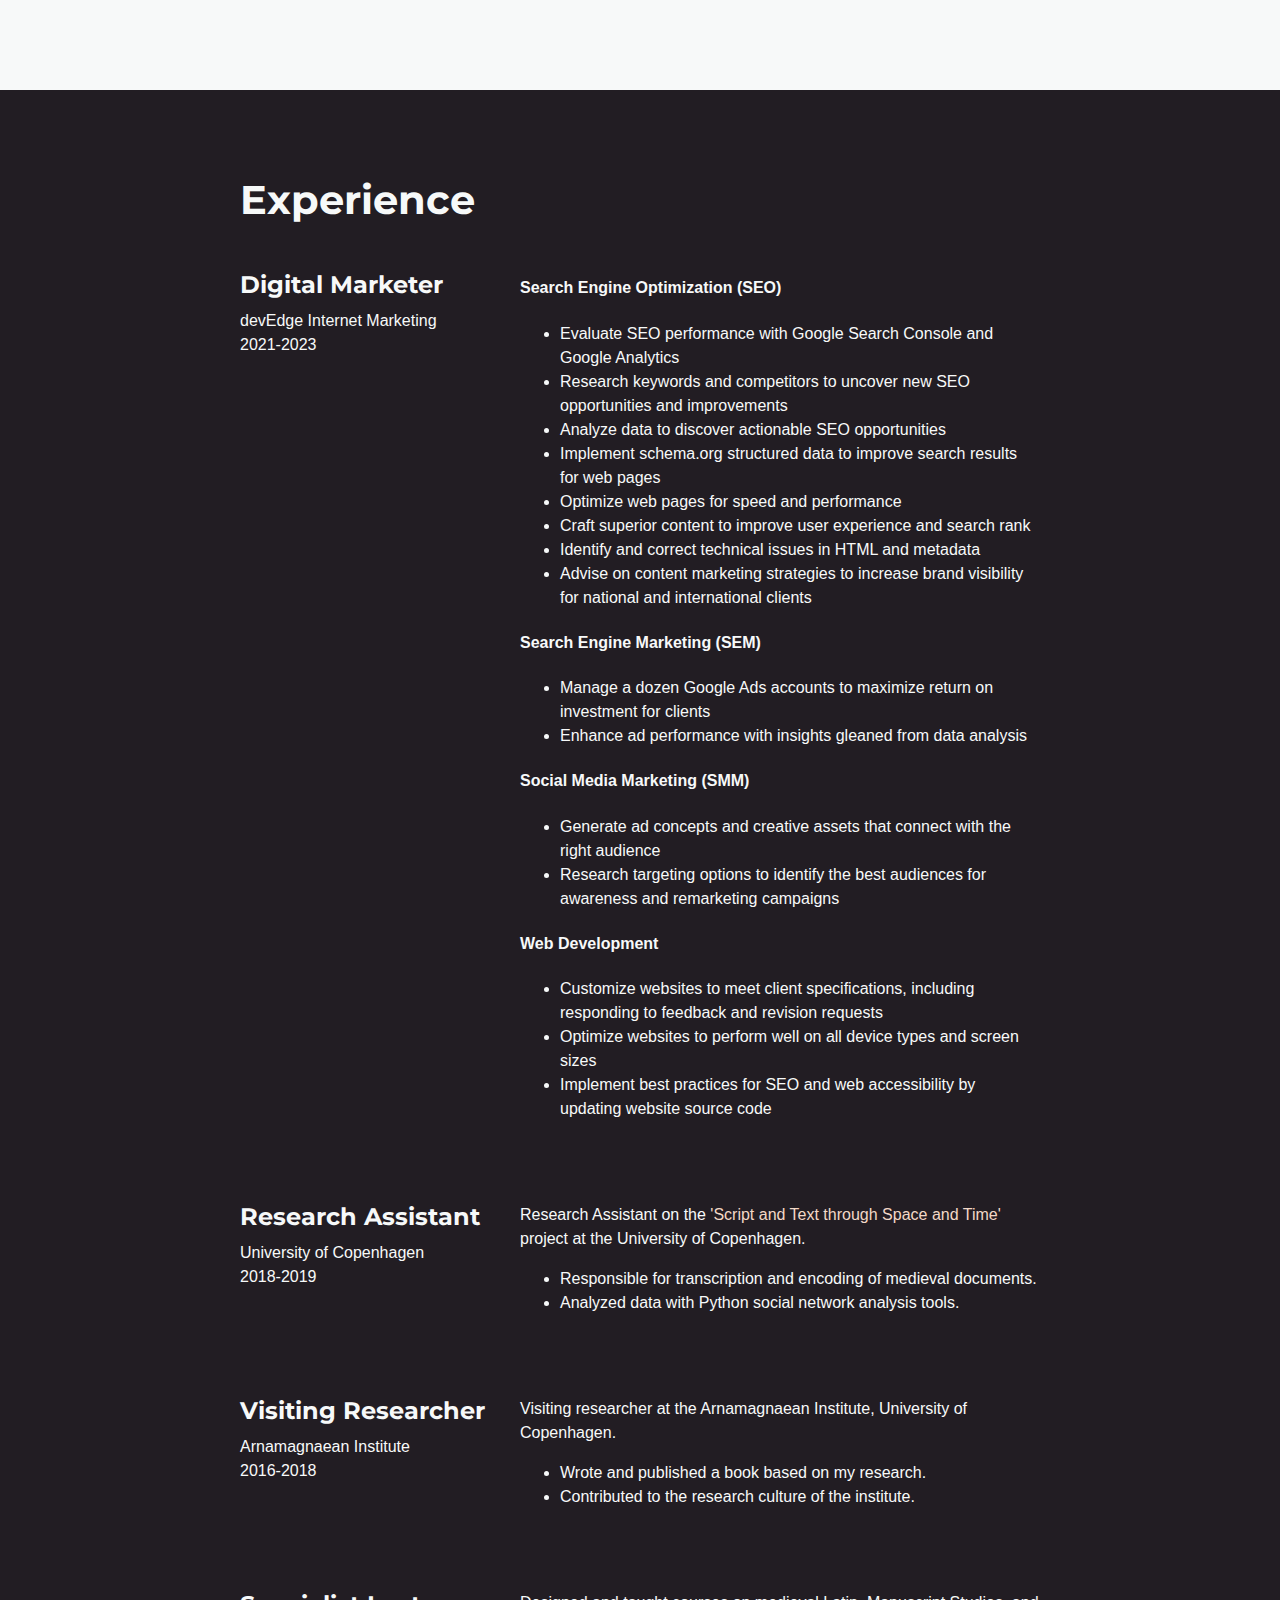
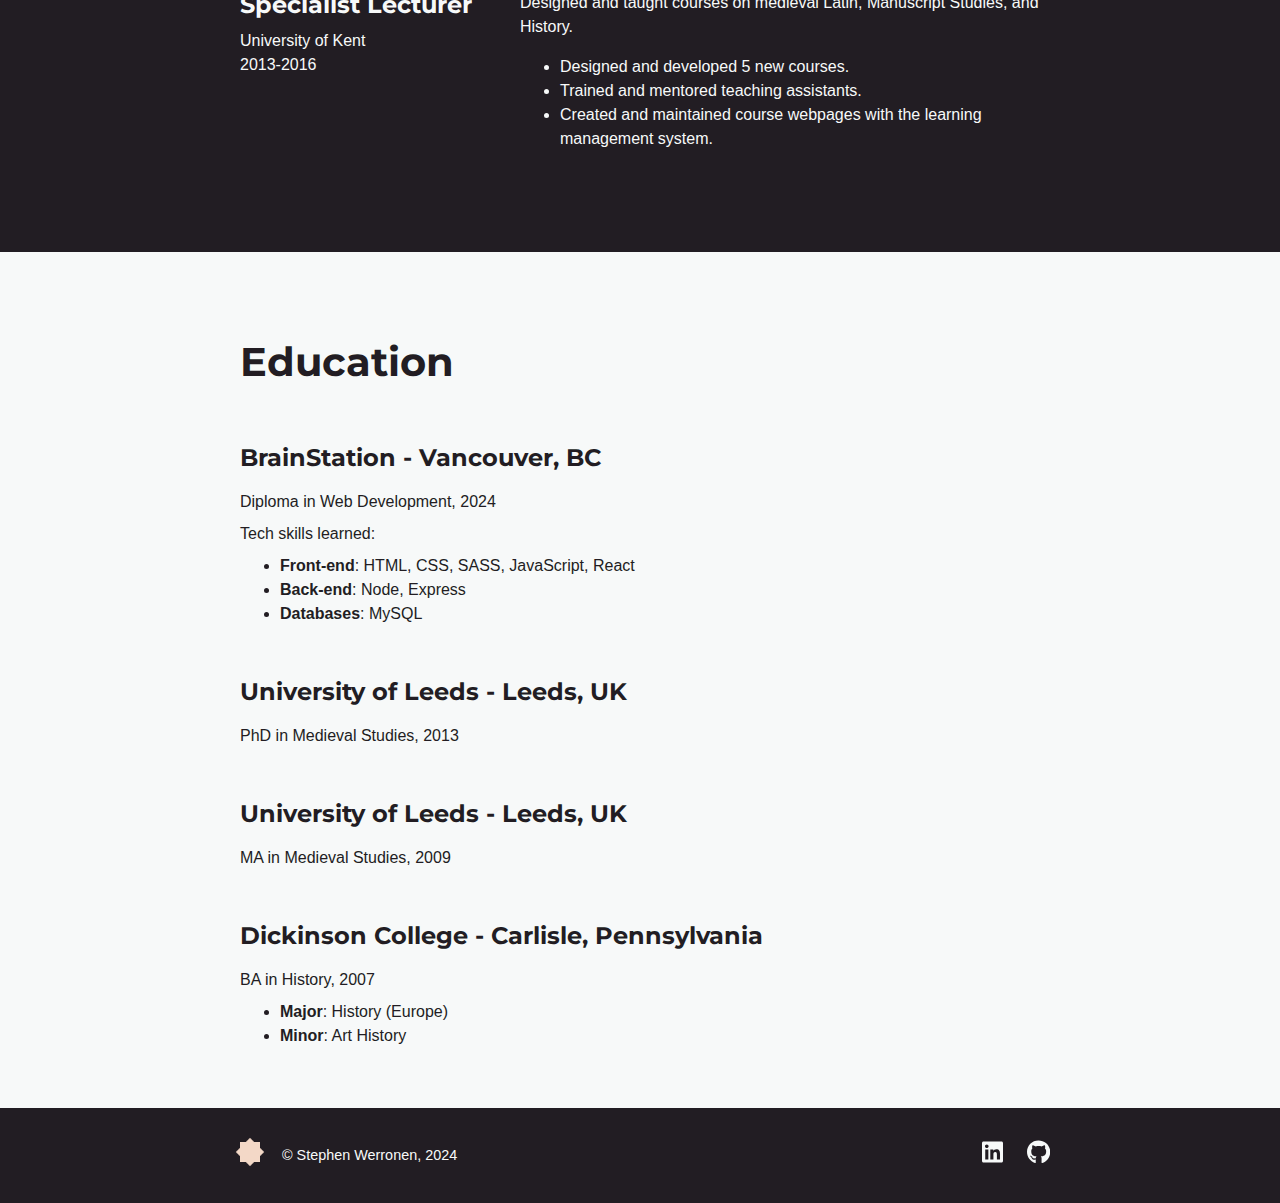
==== commit d1d04c36: "Create and style site footer" ====
--- a/index.html
+++ b/index.html
@@ -99,7 +99,7 @@
           <h2>Featured Projects</h2>
           <p>
             Here are a couple of projects I'm proud of. There are a lot more in
-            <a href="portfolio.html">my web development portfolio</a>.
+            <a href="/pages/portfolio.html">my web development portfolio</a>.
           </p>
 
           <section class="project-item">
@@ -353,12 +353,13 @@
 
           <article class="education__details">
             <h3 class="education__subheading">BrainStation - Vancouver, BC</h3>
-            <p class="education__text">
-              Diploma in Web Development, 2024
-            </p>
+            <p class="education__text">Diploma in Web Development, 2024</p>
             <p class="education__text">Tech skills learned:</p>
             <ul class="education__subject-list">
-              <li><span class="bold">Front-end</span>: HTML, CSS, SASS, JavaScript, React</li>
+              <li>
+                <span class="bold">Front-end</span>: HTML, CSS, SASS,
+                JavaScript, React
+              </li>
               <li><span class="bold">Back-end</span>: Node, Express</li>
               <li><span class="bold">Databases</span>: MySQL</li>
             </ul>
@@ -384,12 +385,66 @@
             </h3>
             <p class="education__text">BA in History, 2007</p>
             <ul class="education__subject-list">
-              <li class="education__subject"><span class="bold">Major</span>: History (Europe)</li>
-              <li class="education__subject"><span class="bold">Minor</span>: Art History</li>
+              <li class="education__subject">
+                <span class="bold">Major</span>: History (Europe)
+              </li>
+              <li class="education__subject">
+                <span class="bold">Minor</span>: Art History
+              </li>
             </ul>
           </article>
         </div>
       </section>
     </main>
+    <footer class="footer">
+      <div class="footer__container">
+        <div class="footer__group">
+          <a href="/">
+            <img
+              src="./images/favicon.png"
+              alt="site logo"
+              height="40"
+              width="40"
+              aria-label="Return to homepage."
+            />
+          </a>
+          <small class="footer__text">&copy; Stephen Werronen, 2024</small>
+        </div>
+        <div class="footer__group footer__group--right">
+          <a href="https://www.linkedin.com/in/stephen-werronen/" target="_blank">
+            <svg
+              xmlns="http://www.w3.org/2000/svg"
+              viewBox="0 0 448 512"
+              class="footer__icon"
+              role="img"
+              aria-labelledby="footer__link--linkedin"
+            >
+              <!--!Font Awesome Free 6.6.0 by @fontawesome - https://fontawesome.com License - https://fontawesome.com/license/free Copyright 2024 Fonticons, Inc.-->
+              <title id="footer__link--linkedin">Stephen's LinkedIn</title>
+              <path
+                fill="currentColor"
+                d="M416 32H31.9C14.3 32 0 46.5 0 64.3v383.4C0 465.5 14.3 480 31.9 480H416c17.6 0 32-14.5 32-32.3V64.3c0-17.8-14.4-32.3-32-32.3zM135.4 416H69V202.2h66.5V416zm-33.2-243c-21.3 0-38.5-17.3-38.5-38.5S80.9 96 102.2 96c21.2 0 38.5 17.3 38.5 38.5 0 21.3-17.2 38.5-38.5 38.5zm282.1 243h-66.4V312c0-24.8-.5-56.7-34.5-56.7-34.6 0-39.9 27-39.9 54.9V416h-66.4V202.2h63.7v29.2h.9c8.9-16.8 30.6-34.5 62.9-34.5 67.2 0 79.7 44.3 79.7 101.9V416z"
+              />
+            </svg>
+          </a>
+          <a href="https://github.com/werronense" target="_blank"
+            ><svg
+              xmlns="http://www.w3.org/2000/svg"
+              viewBox="0 0 496 512"
+              class="footer__icon"
+              role="img"
+              aria-labelledby="footer__icon--github"
+            >
+              <!--!Font Awesome Free 6.6.0 by @fontawesome - https://fontawesome.com License - https://fontawesome.com/license/free Copyright 2024 Fonticons, Inc.-->
+              <title id="footer__icon--github">Stephen's GitHub</title>
+              <path
+                fill="currentColor"
+                d="M165.9 397.4c0 2-2.3 3.6-5.2 3.6-3.3 .3-5.6-1.3-5.6-3.6 0-2 2.3-3.6 5.2-3.6 3-.3 5.6 1.3 5.6 3.6zm-31.1-4.5c-.7 2 1.3 4.3 4.3 4.9 2.6 1 5.6 0 6.2-2s-1.3-4.3-4.3-5.2c-2.6-.7-5.5 .3-6.2 2.3zm44.2-1.7c-2.9 .7-4.9 2.6-4.6 4.9 .3 2 2.9 3.3 5.9 2.6 2.9-.7 4.9-2.6 4.6-4.6-.3-1.9-3-3.2-5.9-2.9zM244.8 8C106.1 8 0 113.3 0 252c0 110.9 69.8 205.8 169.5 239.2 12.8 2.3 17.3-5.6 17.3-12.1 0-6.2-.3-40.4-.3-61.4 0 0-70 15-84.7-29.8 0 0-11.4-29.1-27.8-36.6 0 0-22.9-15.7 1.6-15.4 0 0 24.9 2 38.6 25.8 21.9 38.6 58.6 27.5 72.9 20.9 2.3-16 8.8-27.1 16-33.7-55.9-6.2-112.3-14.3-112.3-110.5 0-27.5 7.6-41.3 23.6-58.9-2.6-6.5-11.1-33.3 2.6-67.9 20.9-6.5 69 27 69 27 20-5.6 41.5-8.5 62.8-8.5s42.8 2.9 62.8 8.5c0 0 48.1-33.6 69-27 13.7 34.7 5.2 61.4 2.6 67.9 16 17.7 25.8 31.5 25.8 58.9 0 96.5-58.9 104.2-114.8 110.5 9.2 7.9 17 22.9 17 46.4 0 33.7-.3 75.4-.3 83.6 0 6.5 4.6 14.4 17.3 12.1C428.2 457.8 496 362.9 496 252 496 113.3 383.5 8 244.8 8zM97.2 352.9c-1.3 1-1 3.3 .7 5.2 1.6 1.6 3.9 2.3 5.2 1 1.3-1 1-3.3-.7-5.2-1.6-1.6-3.9-2.3-5.2-1zm-10.8-8.1c-.7 1.3 .3 2.9 2.3 3.9 1.6 1 3.6 .7 4.3-.7 .7-1.3-.3-2.9-2.3-3.9-2-.6-3.6-.3-4.3 .7zm32.4 35.6c-1.6 1.3-1 4.3 1.3 6.2 2.3 2.3 5.2 2.6 6.5 1 1.3-1.3 .7-4.3-1.3-6.2-2.2-2.3-5.2-2.6-6.5-1zm-11.4-14.7c-1.6 1-1.6 3.6 0 5.9 1.6 2.3 4.3 3.3 5.6 2.3 1.6-1.3 1.6-3.9 0-6.2-1.4-2.3-4-3.3-5.6-2z"
+              />
+            </svg>
+          </a>
+        </div>
+      </div>
+    </footer>
   </body>
 </html>
--- a/styles/main.css
+++ b/styles/main.css
@@ -2,21 +2,40 @@
   font-weight: 700;
 }
 
+.nav {
+  margin: 0 auto;
+  padding-bottom: 1rem;
+  width: 85%;
+}
+@media (min-width: 1280px) {
+  .nav {
+    padding-bottom: 2rem;
+  }
+}
 .nav__list {
   align-items: normal;
   display: flex;
-  flex-direction: row;
+  flex-direction: column;
   justify-content: flex-start;
   list-style: none;
+  margin: 0;
   padding: 50px 0 0 0;
+}
+@media (min-width: 750px) {
+  .nav__list {
+    flex-direction: row;
+    gap: 1rem;
+  }
+}
+@media (min-width: 1280px) {
+  .nav__list {
+    gap: 2rem;
+  }
 }
 .nav__list-item {
   flex: 1 1 auto;
   font-size: 20px;
   padding: 10px 0;
-}
-.nav__list-item + * {
-  margin-left: 20px;
 }
 .nav__link {
   background-color: #f3d8c7;
@@ -34,6 +53,56 @@
   text-decoration: none;
 }
 
+.footer {
+  background-color: #221d23;
+  color: #f7f9f9;
+  padding: 1rem 0.75rem;
+}
+@media (min-width: 750px) {
+  .footer {
+    padding: 1.5rem 0;
+  }
+}
+.footer__container {
+  align-items: normal;
+  display: flex;
+  flex-direction: row;
+  justify-content: normal;
+  gap: 1rem;
+  justify-content: space-between;
+}
+@media (min-width: 750px) {
+  .footer__container {
+    margin: 0 auto;
+    max-width: 820px;
+    width: 90%;
+  }
+}
+.footer__group {
+  align-items: center;
+  display: flex;
+  flex-direction: row;
+  justify-content: normal;
+  gap: 0.75rem;
+}
+.footer__group--right {
+  justify-content: flex-end;
+}
+@media (min-width: 750px) {
+  .footer__group--right {
+    gap: 1.5rem;
+  }
+}
+@media (min-width: 750px) {
+  .footer__text {
+    font-size: 0.9rem;
+  }
+}
+.footer__icon {
+  color: #f7f9f9;
+  height: 1.5rem;
+}
+
 /* Global styles */
 html {
   box-sizing: border-box;
@@ -57,8 +126,13 @@
 
 h1 {
   color: #f7f9f9;
-  font-size: 4.25em;
+  font-size: 2.5em;
   margin: 0 auto;
+}
+@media (min-width: 1280px) {
+  h1 {
+    font-size: 4.25rem;
+  }
 }
 
 h2 {
@@ -238,10 +312,6 @@
   row-gap: 40px;
 }
 
-/* .examples h2 {
-  grid-column: 1 / -1;
-  grid-row: 1;
-} */
 .examples h3 {
   margin: 0;
   padding: 0 0 5px 0;
@@ -257,6 +327,83 @@
 
 .example img {
   width: 100%;
+}
+
+/* Highlights */
+.highlights {
+  padding: 0 1.5rem;
+}
+@media (min-width: 750px) {
+  .highlights {
+    padding: 0;
+  }
+}
+.highlights__heading {
+  margin: 0 0.5rem;
+  padding: 0 0 5px 0;
+}
+.highlights__article {
+  margin: 0 auto;
+  max-width: 800px;
+  padding: 30px 0 60px 0;
+}
+@media (min-width: 750px) {
+  .highlights__article {
+    width: 85%;
+  }
+}
+.highlights__article:last-of-type {
+  padding-bottom: 0;
+}
+@media (min-width: 750px) {
+  .highlights__content {
+    align-items: normal;
+    display: flex;
+    flex-direction: row;
+    justify-content: normal;
+    gap: 1.5rem;
+    margin-top: 0.75rem;
+  }
+}
+@media (min-width: 1280px) {
+  .highlights__content {
+    gap: 2rem;
+  }
+}
+.highlights__group {
+  padding: 0.5rem;
+}
+@media (min-width: 750px) {
+  .highlights__group {
+    align-items: normal;
+    display: flex;
+    flex-direction: column;
+    justify-content: normal;
+  }
+}
+.highlights__image {
+  box-shadow: 0 0 5px #bbb;
+  max-width: 300px;
+  width: 100%;
+}
+@media (min-width: 750px) {
+  .highlights__image {
+    width: 300px;
+  }
+}
+.highlights__link {
+  margin-top: 1rem;
+}
+.highlights__text {
+  margin: 0.5rem 0;
+}
+@media (min-width: 750px) {
+  .highlights__text:first-child {
+    margin-top: 0;
+  }
+}
+.highlights__tech-stack-list {
+  margin: 0.5rem 0;
 }
 
 /* Media Queries */
@@ -280,9 +427,6 @@
 }
 @media screen and (max-width: 775px) {
   /* Global */
-  h1 {
-    font-size: 3.25em;
-  }
   h2 {
     font-size: 2em;
   }
@@ -294,15 +438,6 @@
     padding: 20px 0 0 0;
     width: 100%;
   }
-  nav ul {
-    flex-direction: column;
-    padding: 20px 0 1px 0;
-  }
-  nav li,
-  nav li + li {
-    margin: 1px 0;
-    padding: 0;
-  }
 }
 html {
   visibility: visible;
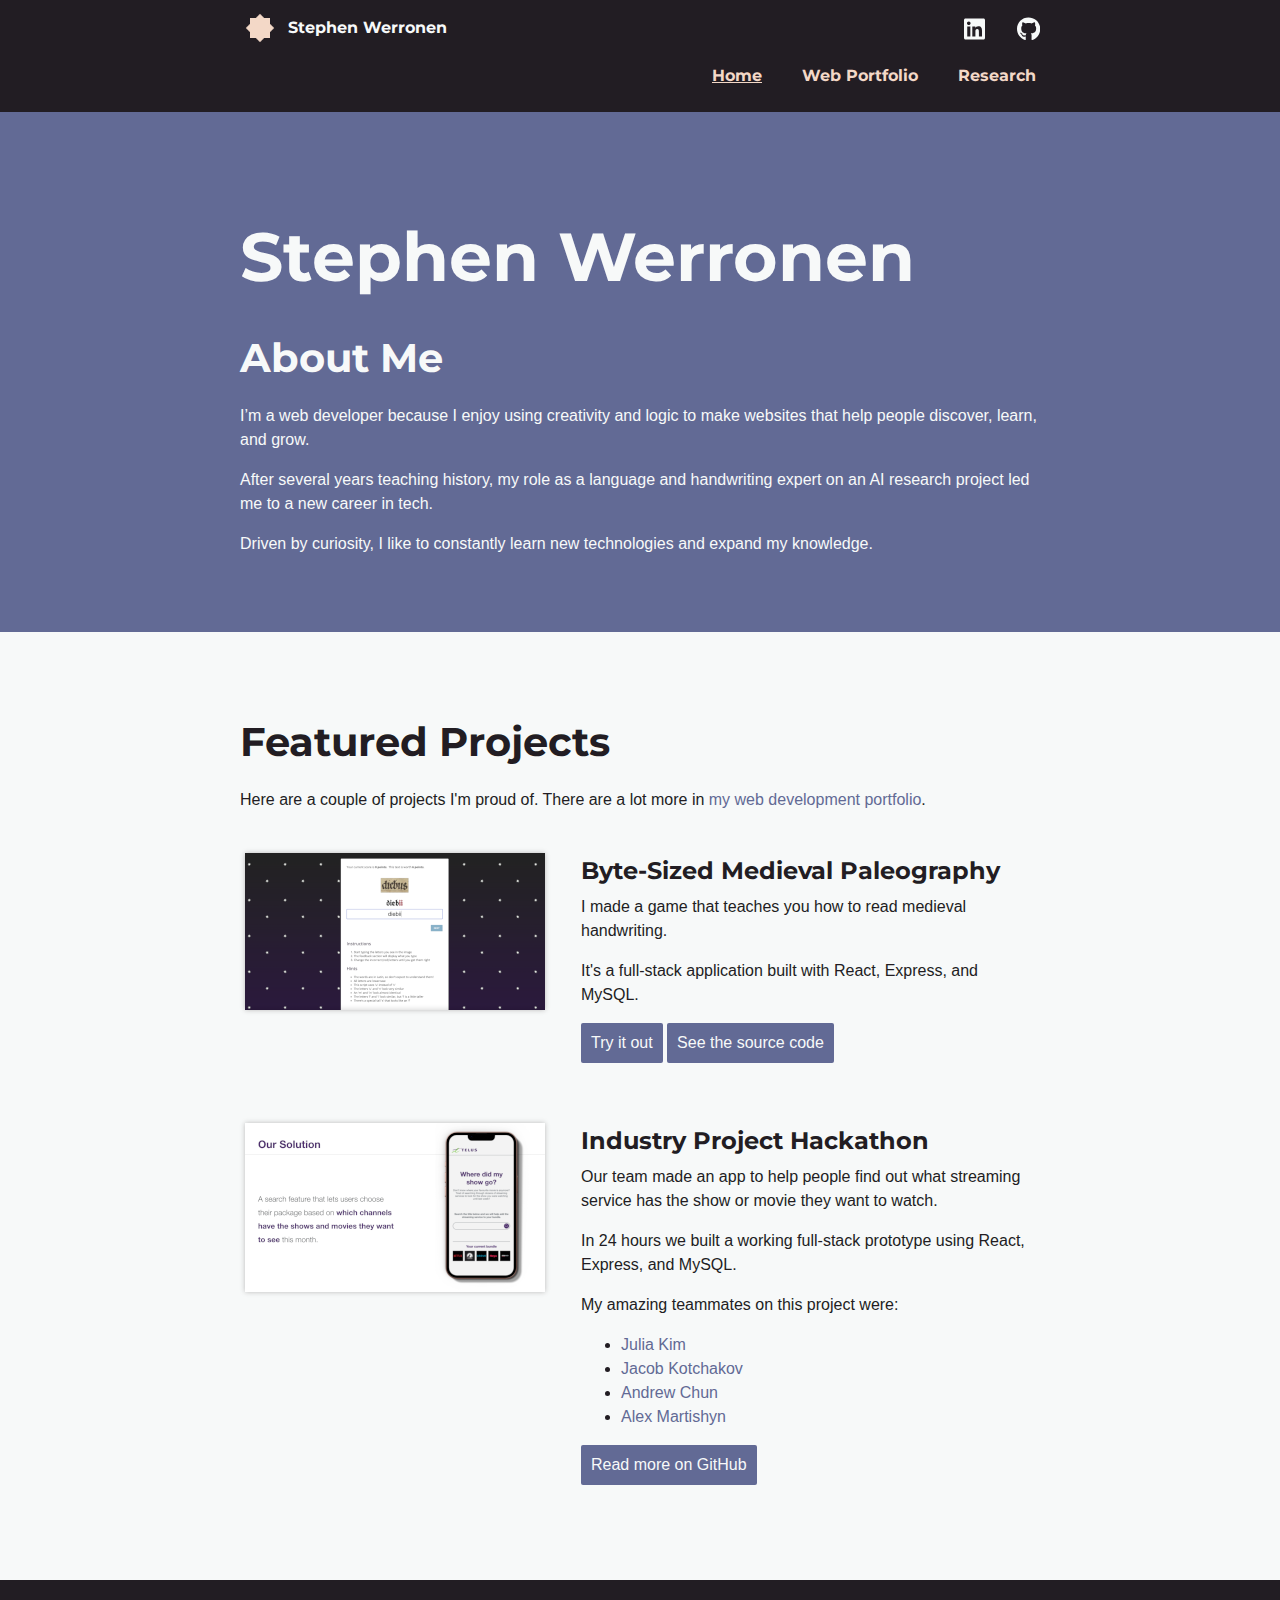
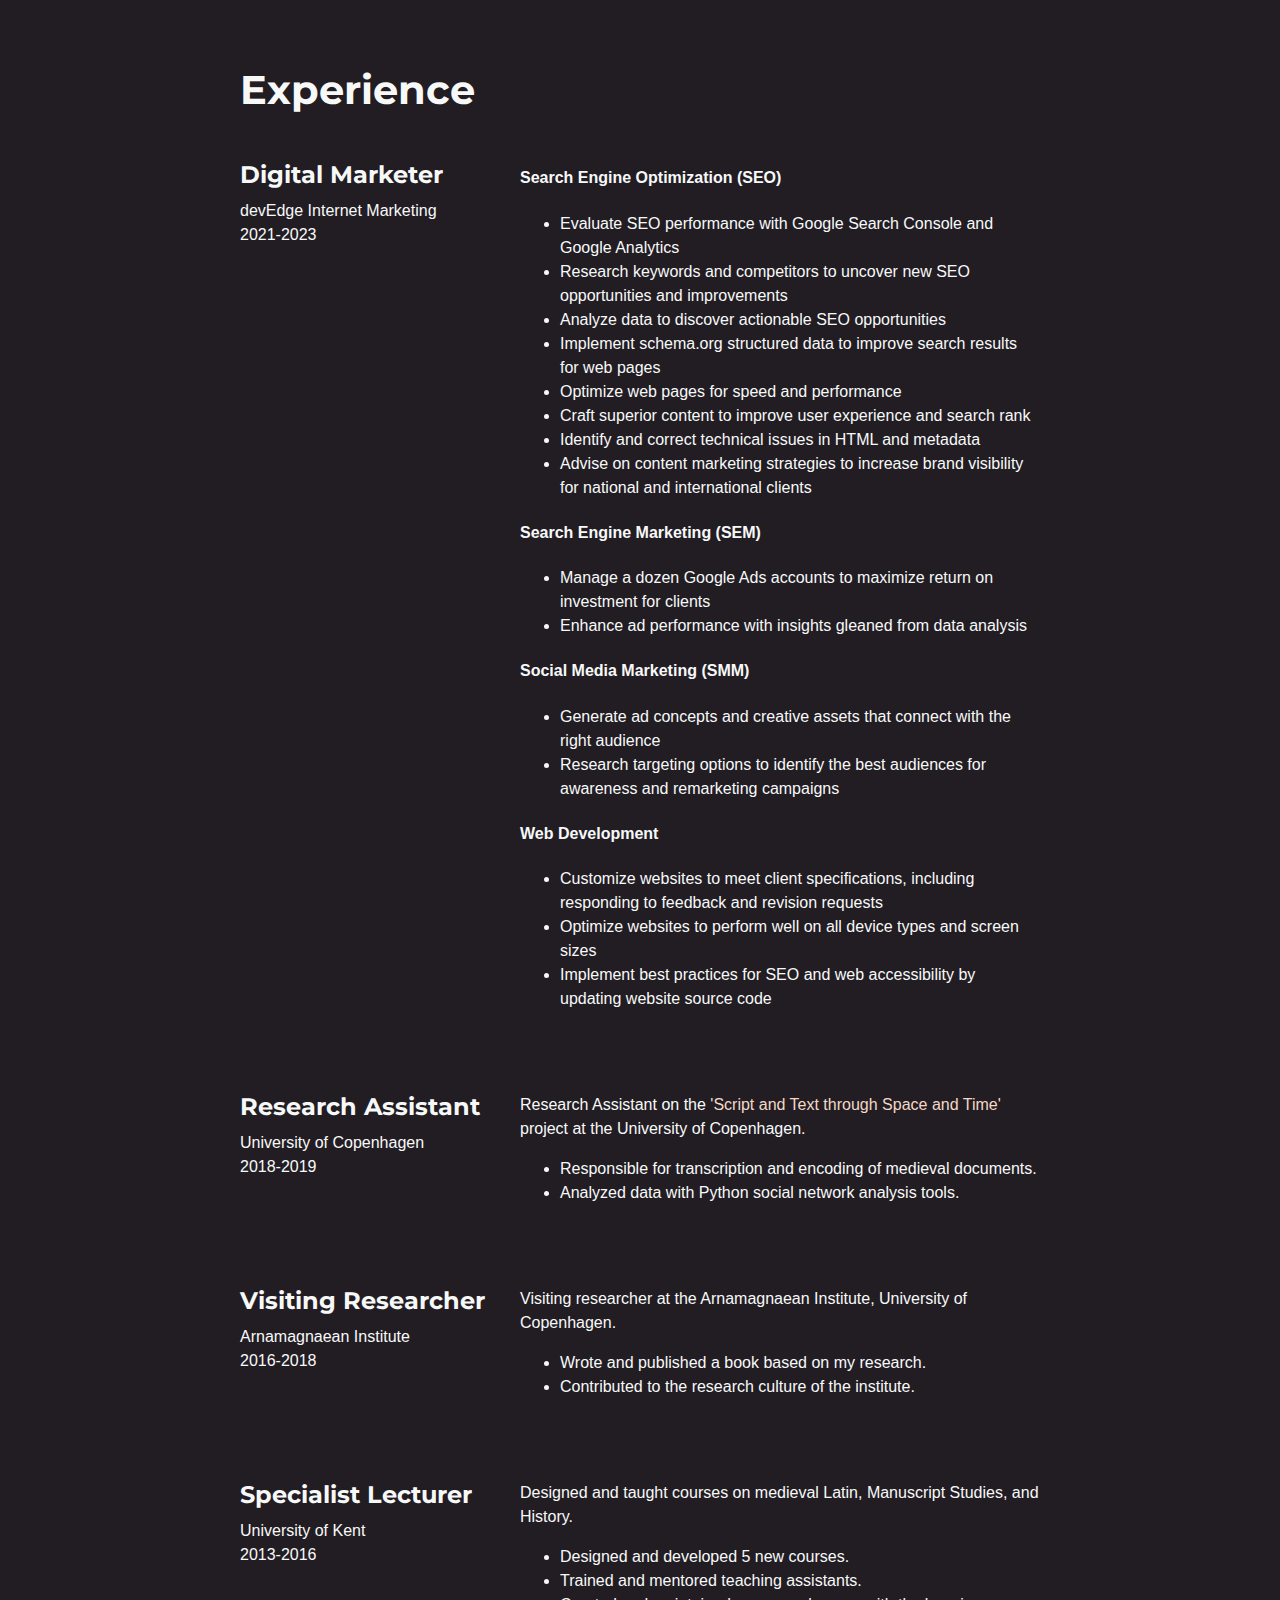
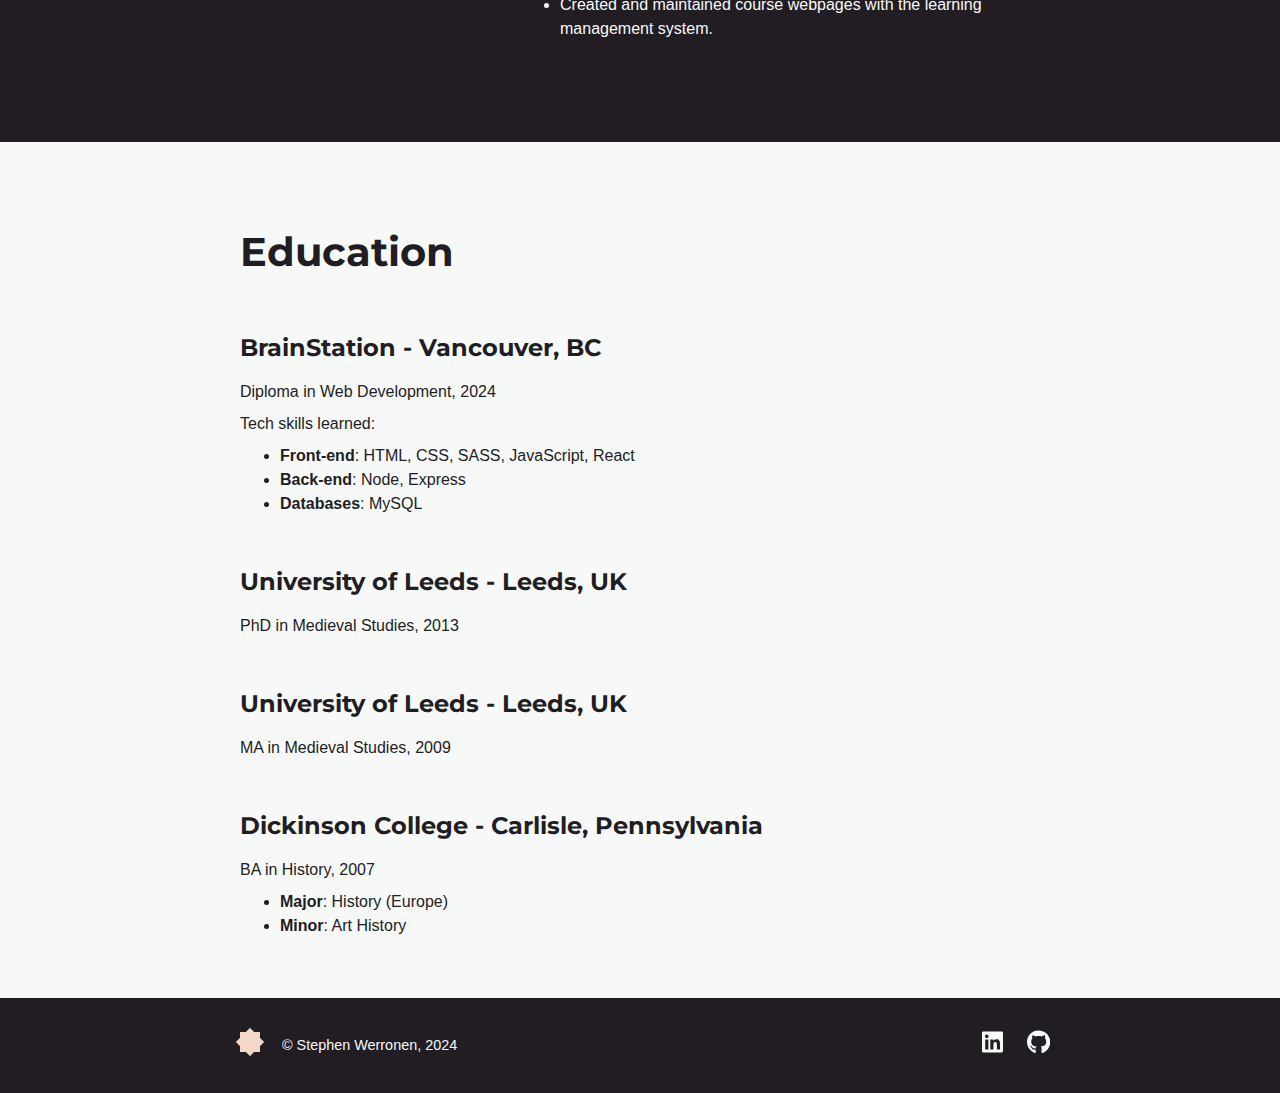
==== commit c26db44c: "Update site nav" ====
--- a/index.html
+++ b/index.html
@@ -52,12 +52,65 @@
     </script>
   </head>
   <body>
-    <header>
-      <div class="content-wrap container">
-        <h1>Stephen E. Werronen</h1>
-
+    <header class="header">
+      <div class="header__container">
         <nav class="nav">
-          <ul class="nav__list">
+          <div class="nav__group">
+            <a href="/" class="nav__brand-link">
+              <img
+                src="./images/favicon.png"
+                alt="site logo"
+                height="40"
+                width="40"
+                aria-label="Return to homepage."
+              />
+              <h2 class="nav__header">Stephen Werronen</h2>
+            </a>
+            <ul class="nav__list nav__list--icons">
+              <li class="nav__list-item">
+                <a
+                  href="https://www.linkedin.com/in/stephen-werronen/"
+                  target="_blank"
+                >
+                  <svg
+                    xmlns="http://www.w3.org/2000/svg"
+                    viewBox="0 0 448 512"
+                    role="img"
+                    class="nav__icon"
+                    aria-labelledby="header__link--linkedin"
+                  >
+                    <!--!Font Awesome Free 6.6.0 by @fontawesome - https://fontawesome.com License - https://fontawesome.com/license/free Copyright 2024 Fonticons, Inc.-->
+                    <title id="header__link--linkedin">
+                      Stephen's LinkedIn
+                    </title>
+                    <path
+                      fill="currentColor"
+                      d="M416 32H31.9C14.3 32 0 46.5 0 64.3v383.4C0 465.5 14.3 480 31.9 480H416c17.6 0 32-14.5 32-32.3V64.3c0-17.8-14.4-32.3-32-32.3zM135.4 416H69V202.2h66.5V416zm-33.2-243c-21.3 0-38.5-17.3-38.5-38.5S80.9 96 102.2 96c21.2 0 38.5 17.3 38.5 38.5 0 21.3-17.2 38.5-38.5 38.5zm282.1 243h-66.4V312c0-24.8-.5-56.7-34.5-56.7-34.6 0-39.9 27-39.9 54.9V416h-66.4V202.2h63.7v29.2h.9c8.9-16.8 30.6-34.5 62.9-34.5 67.2 0 79.7 44.3 79.7 101.9V416z"
+                    />
+                  </svg>
+                </a>
+              </li>
+              <li class="nav__list-item">
+                <a href="https://github.com/werronense" target="_blank"
+                  ><svg
+                    xmlns="http://www.w3.org/2000/svg"
+                    viewBox="0 0 496 512"
+                    class="nav__icon"
+                    role="img"
+                    aria-labelledby="nav__icon--github"
+                  >
+                    <!--!Font Awesome Free 6.6.0 by @fontawesome - https://fontawesome.com License - https://fontawesome.com/license/free Copyright 2024 Fonticons, Inc.-->
+                    <title id="nav__icon--github">Stephen's GitHub</title>
+                    <path
+                      fill="currentColor"
+                      d="M165.9 397.4c0 2-2.3 3.6-5.2 3.6-3.3 .3-5.6-1.3-5.6-3.6 0-2 2.3-3.6 5.2-3.6 3-.3 5.6 1.3 5.6 3.6zm-31.1-4.5c-.7 2 1.3 4.3 4.3 4.9 2.6 1 5.6 0 6.2-2s-1.3-4.3-4.3-5.2c-2.6-.7-5.5 .3-6.2 2.3zm44.2-1.7c-2.9 .7-4.9 2.6-4.6 4.9 .3 2 2.9 3.3 5.9 2.6 2.9-.7 4.9-2.6 4.6-4.6-.3-1.9-3-3.2-5.9-2.9zM244.8 8C106.1 8 0 113.3 0 252c0 110.9 69.8 205.8 169.5 239.2 12.8 2.3 17.3-5.6 17.3-12.1 0-6.2-.3-40.4-.3-61.4 0 0-70 15-84.7-29.8 0 0-11.4-29.1-27.8-36.6 0 0-22.9-15.7 1.6-15.4 0 0 24.9 2 38.6 25.8 21.9 38.6 58.6 27.5 72.9 20.9 2.3-16 8.8-27.1 16-33.7-55.9-6.2-112.3-14.3-112.3-110.5 0-27.5 7.6-41.3 23.6-58.9-2.6-6.5-11.1-33.3 2.6-67.9 20.9-6.5 69 27 69 27 20-5.6 41.5-8.5 62.8-8.5s42.8 2.9 62.8 8.5c0 0 48.1-33.6 69-27 13.7 34.7 5.2 61.4 2.6 67.9 16 17.7 25.8 31.5 25.8 58.9 0 96.5-58.9 104.2-114.8 110.5 9.2 7.9 17 22.9 17 46.4 0 33.7-.3 75.4-.3 83.6 0 6.5 4.6 14.4 17.3 12.1C428.2 457.8 496 362.9 496 252 496 113.3 383.5 8 244.8 8zM97.2 352.9c-1.3 1-1 3.3 .7 5.2 1.6 1.6 3.9 2.3 5.2 1 1.3-1 1-3.3-.7-5.2-1.6-1.6-3.9-2.3-5.2-1zm-10.8-8.1c-.7 1.3 .3 2.9 2.3 3.9 1.6 1 3.6 .7 4.3-.7 .7-1.3-.3-2.9-2.3-3.9-2-.6-3.6-.3-4.3 .7zm32.4 35.6c-1.6 1.3-1 4.3 1.3 6.2 2.3 2.3 5.2 2.6 6.5 1 1.3-1.3 .7-4.3-1.3-6.2-2.2-2.3-5.2-2.6-6.5-1zm-11.4-14.7c-1.6 1-1.6 3.6 0 5.9 1.6 2.3 4.3 3.3 5.6 2.3 1.6-1.3 1.6-3.9 0-6.2-1.4-2.3-4-3.3-5.6-2z"
+                    />
+                  </svg>
+                </a>
+              </li>
+            </ul>
+          </div>
+          <ul class="nav__list nav__list--pages">
             <li class="nav__list-item">
               <a href="#" class="nav__link nav__link--current">Home</a>
             </li>
@@ -73,10 +126,11 @@
         </nav>
       </div>
     </header>
-
+    
     <main>
       <section class="about">
         <div class="content-wrap">
+          <h1>Stephen Werronen</h1>
           <h2>About Me</h2>
           <p>
             I’m a web developer because I enjoy using creativity and logic to
@@ -411,7 +465,10 @@
           <small class="footer__text">&copy; Stephen Werronen, 2024</small>
         </div>
         <div class="footer__group footer__group--right">
-          <a href="https://www.linkedin.com/in/stephen-werronen/" target="_blank">
+          <a
+            href="https://www.linkedin.com/in/stephen-werronen/"
+            target="_blank"
+          >
             <svg
               xmlns="http://www.w3.org/2000/svg"
               viewBox="0 0 448 512"
--- a/styles/main.css
+++ b/styles/main.css
@@ -2,24 +2,56 @@
   font-weight: 700;
 }
 
+.header {
+  padding: 0.5rem 0.5rem 1.5rem 0.5rem;
+}
+@media (min-width: 750px) {
+  .header__container {
+    margin: 0 auto;
+    max-width: 800px;
+    width: 90%;
+  }
+}
+
 .nav {
   margin: 0 auto;
-  padding-bottom: 1rem;
-  width: 85%;
-}
-@media (min-width: 1280px) {
-  .nav {
-    padding-bottom: 2rem;
+}
+.nav__group {
+  align-items: flex-end;
+  display: flex;
+  flex-direction: row;
+  justify-content: space-between;
+  margin-bottom: 1rem;
+}
+.nav__brand-link {
+  align-items: flex-end;
+  display: flex;
+  flex-direction: row;
+  justify-content: normal;
+  gap: 0.5rem;
+}
+.nav__brand-link:hover {
+  text-decoration: none;
+}
+.nav__header {
+  color: #f7f9f9;
+  font-size: 1rem;
+  padding: 0 0 0.25rem 0;
+}
+@media (min-width: 750px) {
+  .nav__header {
+    padding-bottom: 0.5rem;
   }
 }
 .nav__list {
   align-items: normal;
   display: flex;
-  flex-direction: column;
-  justify-content: flex-start;
+  flex-direction: row;
+  justify-content: flex-end;
+  gap: 0.75rem;
   list-style: none;
   margin: 0;
-  padding: 50px 0 0 0;
+  padding: 0;
 }
 @media (min-width: 750px) {
   .nav__list {
@@ -32,25 +64,21 @@
     gap: 2rem;
   }
 }
-.nav__list-item {
-  flex: 1 1 auto;
-  font-size: 20px;
-  padding: 10px 0;
+.nav__list--icons {
+  align-items: flex-end;
 }
 .nav__link {
-  background-color: #f3d8c7;
-  color: #221d23;
-  display: inline-block;
+  color: #f3d8c7;
   font-weight: bold;
-  padding: 10px 0;
+  padding: 0.5rem 0.25rem;
   width: 100%;
 }
 .nav__link--current {
   text-decoration: underline;
 }
-.nav__link:hover {
-  opacity: 0.85;
-  text-decoration: none;
+.nav__icon {
+  color: #f7f9f9;
+  height: 1.5rem;
 }
 
 .footer {
